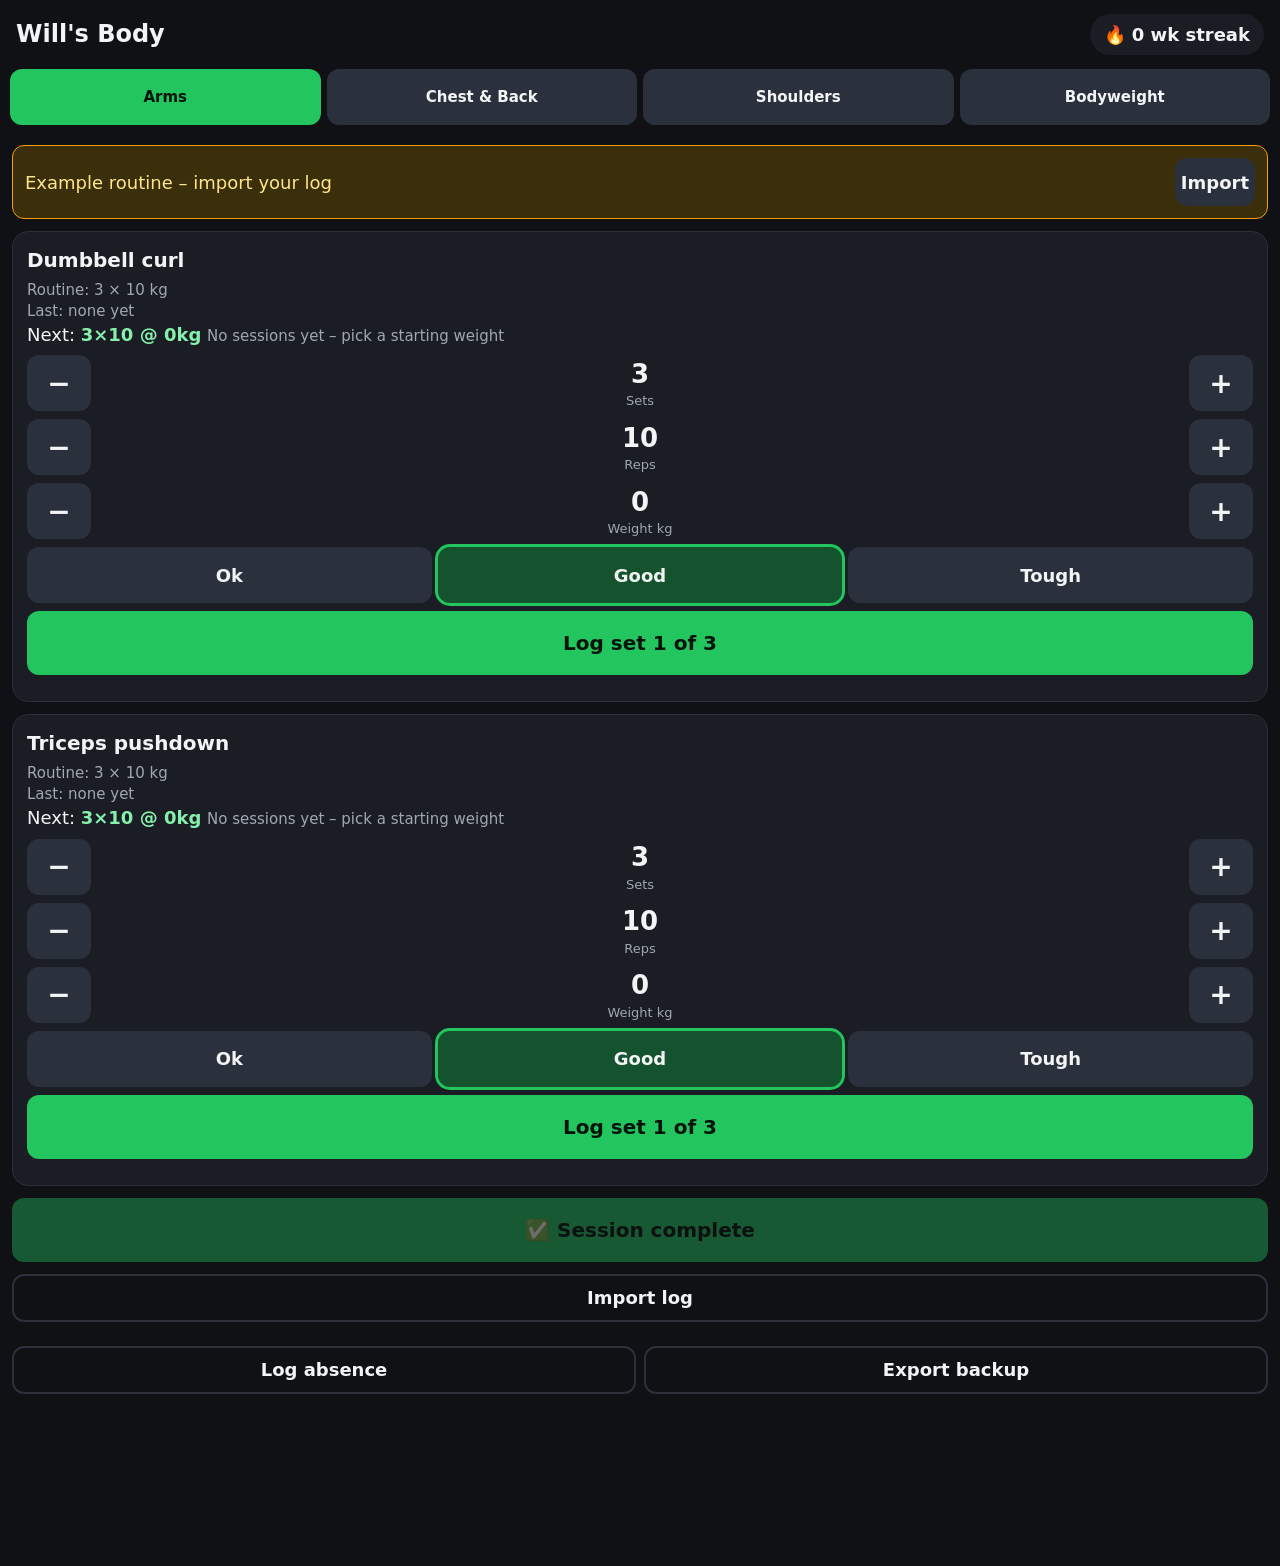
==== index.html @ 9c8a597a "Will's Body" ====
<!doctype html><html lang="en"><head><meta charset="utf-8">
<meta name="viewport" content="width=device-width,initial-scale=1,viewport-fit=cover">
<meta name="theme-color" content="#0f1115"><meta name="apple-mobile-web-app-capable" content="yes">
<meta name="apple-mobile-web-app-title" content="Will's Body">
<title>Will's Body</title><link rel="manifest" href="manifest.webmanifest">
<link rel="icon" href="icons/icon-192.png"><link rel="apple-touch-icon" href="icons/icon-192.png">
<link rel="stylesheet" href="styles.css"></head><body>
<header><h1>Will's Body</h1><div id="streak" class="streak"></div></header>
<nav id="tabs" role="tablist"></nav>
<main id="main"></main>
<div class="toolbar"><button id="absenceBtn" class="ghost">Log absence</button><button id="exportBtn" class="ghost">Export backup</button></div>
<div id="timer" class="timer hidden"><div class="count" id="timerCount">75</div>
<label>Rest <span id="restVal">75</span>s <input type="range" id="restSlider" min="60" max="90" step="5"></label>
<button id="skipBtn">Skip</button></div>
<dialog id="dlg"></dialog>
<script src="rules.js"></script><script src="app.js"></script></body></html>
---- styles.css ----
:root{--bg:#0f1115;--card:#1a1d24;--line:#2a2f3a;--txt:#f3f4f6;--mut:#a1a7b3;--acc:#22c55e;--warn:#f59e0b;--bad:#ef4444}
*{box-sizing:border-box}body{margin:0;background:var(--bg);color:var(--txt);font:18px/1.4 system-ui,-apple-system,Segoe UI,Roboto,sans-serif;padding-bottom:160px}
header{display:flex;justify-content:space-between;align-items:center;padding:14px 16px}h1{font-size:24px;margin:0}
.streak{background:var(--card);border-radius:999px;padding:8px 14px;font-weight:700}
nav{display:grid;grid-template-columns:repeat(4,1fr);gap:6px;padding:0 10px;position:sticky;top:0;background:var(--bg);z-index:5;padding-bottom:8px}
nav button{min-height:56px;font-size:15px}nav button[aria-selected=true]{background:var(--acc);color:#04130a}
button{min-height:48px;min-width:48px;border:0;border-radius:12px;background:#2b313c;color:var(--txt);font:inherit;font-weight:700;cursor:pointer}
button.primary{background:var(--acc);color:#04130a;min-height:64px;width:100%;font-size:20px}button.ghost{background:transparent;border:2px solid var(--line)}
main{padding:0 12px}.card{background:var(--card);border-radius:16px;padding:14px;margin:12px 0;border:1px solid var(--line)}
.card h3{margin:0 0 6px;font-size:20px}.mut{color:var(--mut);font-size:15px}
.banner{background:#3b2f0b;border:1px solid var(--warn);color:#fde68a;border-radius:12px;padding:12px;margin:12px 0;display:flex;gap:10px;align-items:center;justify-content:space-between}
.sugg{border-color:var(--warn)}.row{display:flex;gap:8px;align-items:center;flex-wrap:wrap}.row>*{flex:1}
.step{display:grid;grid-template-columns:64px 1fr 64px;align-items:center;gap:6px;margin:8px 0}
.step button{min-height:56px;font-size:28px}.step .v{text-align:center;font-size:26px;font-weight:800}.step .v small{display:block;font-size:13px;color:var(--mut);font-weight:500}
.eff{display:grid;grid-template-columns:repeat(3,1fr);gap:6px;margin:8px 0}.eff button{min-height:56px}.eff button.on{outline:3px solid var(--acc);background:#14532d}
.sets{display:flex;gap:6px;flex-wrap:wrap;margin:6px 0}.chip{background:#252a33;border-radius:8px;padding:4px 8px;font-size:15px}
.plan{color:#86efac;font-weight:700}.toolbar{display:flex;gap:8px;padding:12px}.toolbar button{flex:1}
.timer{position:fixed;left:0;right:0;bottom:0;background:#111827;border-top:2px solid var(--acc);padding:12px 16px calc(12px + env(safe-area-inset-bottom));display:grid;grid-template-columns:auto 1fr auto;gap:12px;align-items:center;z-index:9}
.timer .count{font-size:44px;font-weight:900;color:var(--acc);min-width:80px}.timer input{width:100%;height:40px}.hidden{display:none}
dialog{background:var(--card);color:var(--txt);border:1px solid var(--line);border-radius:16px;width:min(560px,94vw)}dialog::backdrop{background:#000a}
textarea{width:100%;min-height:160px;background:#0b0d11;color:var(--txt);border:1px solid var(--line);border-radius:8px;font:14px monospace}
input[type=date],input[type=file]{font:inherit;color:var(--txt);background:#0b0d11;border:1px solid var(--line);border-radius:8px;padding:10px;width:100%}
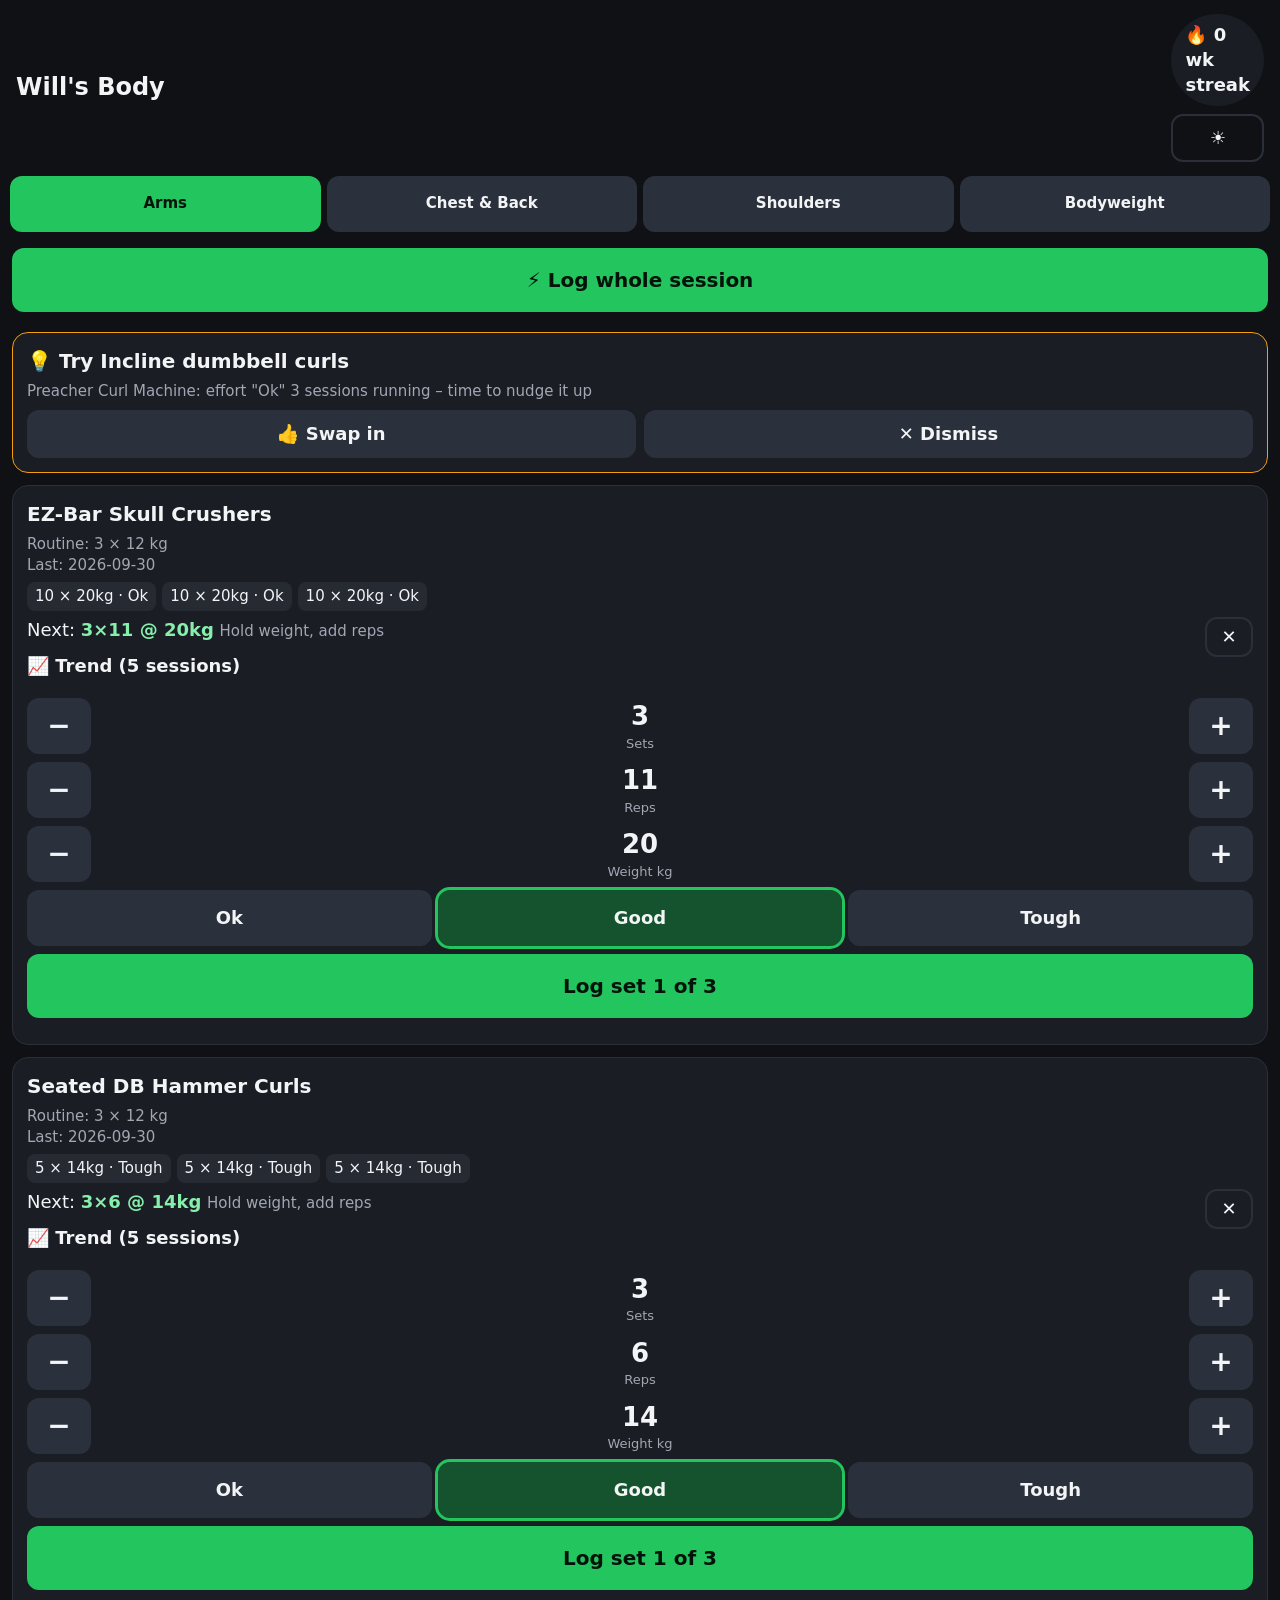
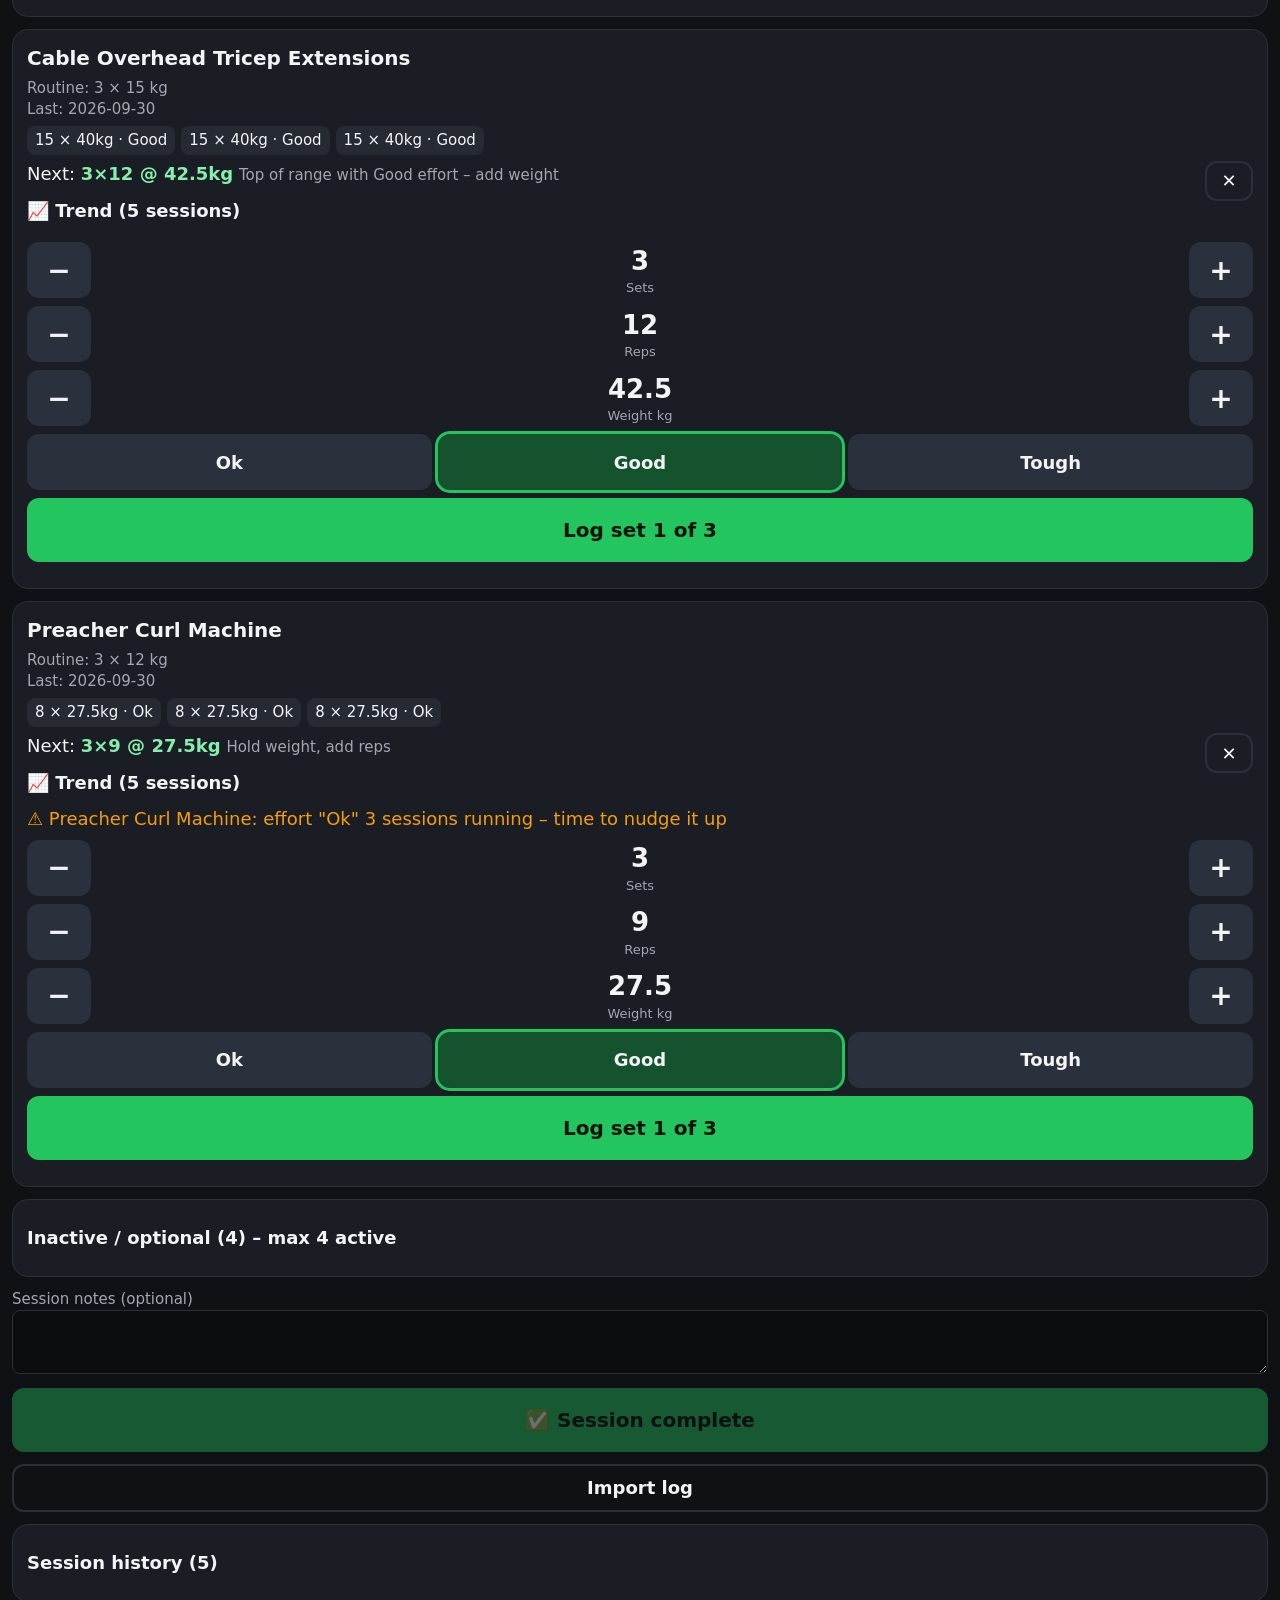
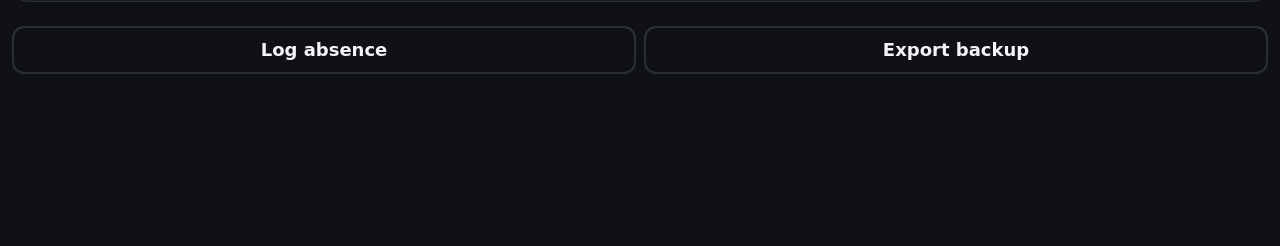
==== commit c44970d8: "Trend sparklines, session notes (+seed notes v3), light/dark theme, multi-block quick log; SW v6" ====
--- a/index.html
+++ b/index.html
@@ -1,11 +1,11 @@
-<!doctype html><html lang="en"><head><meta charset="utf-8">
+<!doctype html><html lang="en" data-theme="dark"><head><meta charset="utf-8">
 <meta name="viewport" content="width=device-width,initial-scale=1,viewport-fit=cover">
 <meta name="theme-color" content="#0f1115"><meta name="apple-mobile-web-app-capable" content="yes">
 <meta name="apple-mobile-web-app-title" content="Will's Body">
 <title>Will's Body</title><link rel="manifest" href="manifest.webmanifest">
 <link rel="icon" href="icons/icon-192.png"><link rel="apple-touch-icon" href="icons/icon-192.png">
 <link rel="stylesheet" href="styles.css"></head><body>
-<header><h1>Will's Body</h1><div id="streak" class="streak"></div></header>
+<header><h1>Will's Body</h1><div class="row" style="flex:0;gap:8px"><div id="streak" class="streak"></div><button id="themeBtn" class="ghost">☀️</button></div></header>
 <nav id="tabs" role="tablist"></nav>
 <main id="main"></main>
 <div class="toolbar"><button id="absenceBtn" class="ghost">Log absence</button><button id="exportBtn" class="ghost">Export backup</button></div>
--- a/styles.css
+++ b/styles.css
@@ -1,22 +1,28 @@
-:root{--bg:#0f1115;--card:#1a1d24;--line:#2a2f3a;--txt:#f3f4f6;--mut:#a1a7b3;--acc:#22c55e;--warn:#f59e0b;--bad:#ef4444}
+:root{--bg:#0f1115;--card:#1a1d24;--line:#2a2f3a;--txt:#f3f4f6;--mut:#a1a7b3;--acc:#22c55e;--acc2:#60a5fa;--warn:#f59e0b;--bad:#ef4444;--btn:#2b313c;--chip:#252a33;--plan:#86efac;--ban-bg:#3b2f0b;--ban-txt:#fde68a;--on:#14532d;--input:#0b0d11;--tbar:#111827}
+[data-theme=light]{--bg:#f6f7f9;--card:#ffffff;--line:#cfd4dc;--txt:#0b0f17;--mut:#4b5563;--acc:#15803d;--acc2:#1d4ed8;--warn:#92400e;--bad:#b91c1c;--btn:#e5e7eb;--chip:#eef0f3;--plan:#166534;--ban-bg:#fef3c7;--ban-txt:#78350f;--on:#bbf7d0;--input:#ffffff;--tbar:#ffffff}
 *{box-sizing:border-box}body{margin:0;background:var(--bg);color:var(--txt);font:18px/1.4 system-ui,-apple-system,Segoe UI,Roboto,sans-serif;padding-bottom:160px}
 header{display:flex;justify-content:space-between;align-items:center;padding:14px 16px}h1{font-size:24px;margin:0}
 .streak{background:var(--card);border-radius:999px;padding:8px 14px;font-weight:700}
 nav{display:grid;grid-template-columns:repeat(4,1fr);gap:6px;padding:0 10px;position:sticky;top:0;background:var(--bg);z-index:5;padding-bottom:8px}
-nav button{min-height:56px;font-size:15px}nav button[aria-selected=true]{background:var(--acc);color:#04130a}
-button{min-height:48px;min-width:48px;border:0;border-radius:12px;background:#2b313c;color:var(--txt);font:inherit;font-weight:700;cursor:pointer}
-button.primary{background:var(--acc);color:#04130a;min-height:64px;width:100%;font-size:20px}button.ghost{background:transparent;border:2px solid var(--line)}
+nav button{min-height:56px;font-size:15px}nav button[aria-selected=true]{background:#22c55e;color:#04130a}
+button{min-height:48px;min-width:48px;border:0;border-radius:12px;background:var(--btn);color:var(--txt);font:inherit;font-weight:700;cursor:pointer}
+button.primary{background:#22c55e;color:#04130a;min-height:64px;width:100%;font-size:20px}button.ghost{background:transparent;border:2px solid var(--line)}
 main{padding:0 12px}.card{background:var(--card);border-radius:16px;padding:14px;margin:12px 0;border:1px solid var(--line)}
 .card h3{margin:0 0 6px;font-size:20px}.mut{color:var(--mut);font-size:15px}
-.banner{background:#3b2f0b;border:1px solid var(--warn);color:#fde68a;border-radius:12px;padding:12px;margin:12px 0;display:flex;gap:10px;align-items:center;justify-content:space-between}
+.banner{background:var(--ban-bg);border:1px solid var(--warn);color:var(--ban-txt);border-radius:12px;padding:12px;margin:12px 0;display:flex;gap:10px;align-items:center;justify-content:space-between}
 .sugg{border-color:var(--warn)}.row{display:flex;gap:8px;align-items:center;flex-wrap:wrap}.row>*{flex:1}
 .step{display:grid;grid-template-columns:64px 1fr 64px;align-items:center;gap:6px;margin:8px 0}
 .step button{min-height:56px;font-size:28px}.step .v{text-align:center;font-size:26px;font-weight:800}.step .v small{display:block;font-size:13px;color:var(--mut);font-weight:500}
-.eff{display:grid;grid-template-columns:repeat(3,1fr);gap:6px;margin:8px 0}.eff button{min-height:56px}.eff button.on{outline:3px solid var(--acc);background:#14532d}
-.sets{display:flex;gap:6px;flex-wrap:wrap;margin:6px 0}.chip{background:#252a33;border-radius:8px;padding:4px 8px;font-size:15px}
-.plan{color:#86efac;font-weight:700}.toolbar{display:flex;gap:8px;padding:12px}.toolbar button{flex:1}
-.timer{position:fixed;left:0;right:0;bottom:0;background:#111827;border-top:2px solid var(--acc);padding:12px 16px calc(12px + env(safe-area-inset-bottom));display:grid;grid-template-columns:auto 1fr auto;gap:12px;align-items:center;z-index:9}
+.eff{display:grid;grid-template-columns:repeat(3,1fr);gap:6px;margin:8px 0}.eff button{min-height:56px}.eff button.on,.blocks button.on{outline:3px solid var(--acc);background:var(--on)}
+.sets{display:flex;gap:6px;flex-wrap:wrap;margin:6px 0}.chip{background:var(--chip);border-radius:8px;padding:4px 8px;font-size:15px}
+.plan{color:var(--plan);font-weight:700}.toolbar{display:flex;gap:8px;padding:12px}.toolbar button{flex:1}
+.timer{position:fixed;left:0;right:0;bottom:0;background:var(--tbar);border-top:2px solid var(--acc);padding:12px 16px calc(12px + env(safe-area-inset-bottom));display:grid;grid-template-columns:auto 1fr auto;gap:12px;align-items:center;z-index:9}
 .timer .count{font-size:44px;font-weight:900;color:var(--acc);min-width:80px}.timer input{width:100%;height:40px}.hidden{display:none}
 dialog{background:var(--card);color:var(--txt);border:1px solid var(--line);border-radius:16px;width:min(560px,94vw)}dialog::backdrop{background:#000a}
-textarea{width:100%;min-height:160px;background:#0b0d11;color:var(--txt);border:1px solid var(--line);border-radius:8px;font:14px monospace}
-input[type=date],input[type=file]{font:inherit;color:var(--txt);background:#0b0d11;border:1px solid var(--line);border-radius:8px;padding:10px;width:100%}
+textarea{width:100%;min-height:160px;background:var(--input);color:var(--txt);border:1px solid var(--line);border-radius:8px;font:14px monospace}
+input[type=date],input[type=file]{font:inherit;color:var(--txt);background:var(--input);border:1px solid var(--line);border-radius:8px;padding:10px;width:100%}
+
+.blocks{display:grid;grid-template-columns:repeat(2,1fr);gap:6px;margin:8px 0}.blocks button{min-height:52px}
+.qtimer{position:sticky;top:0;z-index:2;background:var(--tbar);border:2px solid var(--acc);border-radius:12px;padding:8px 12px;margin:8px 0;display:flex;gap:10px;align-items:center;font-size:20px}.qtimer b{font-size:30px;color:var(--acc)}
+.qtimer.hidden{display:none}.trend summary,details summary{min-height:48px;display:flex;align-items:center;cursor:pointer;font-weight:700}
+.hist{border-top:1px solid var(--line);padding:8px 0}.note{margin-top:4px;white-space:pre-wrap}
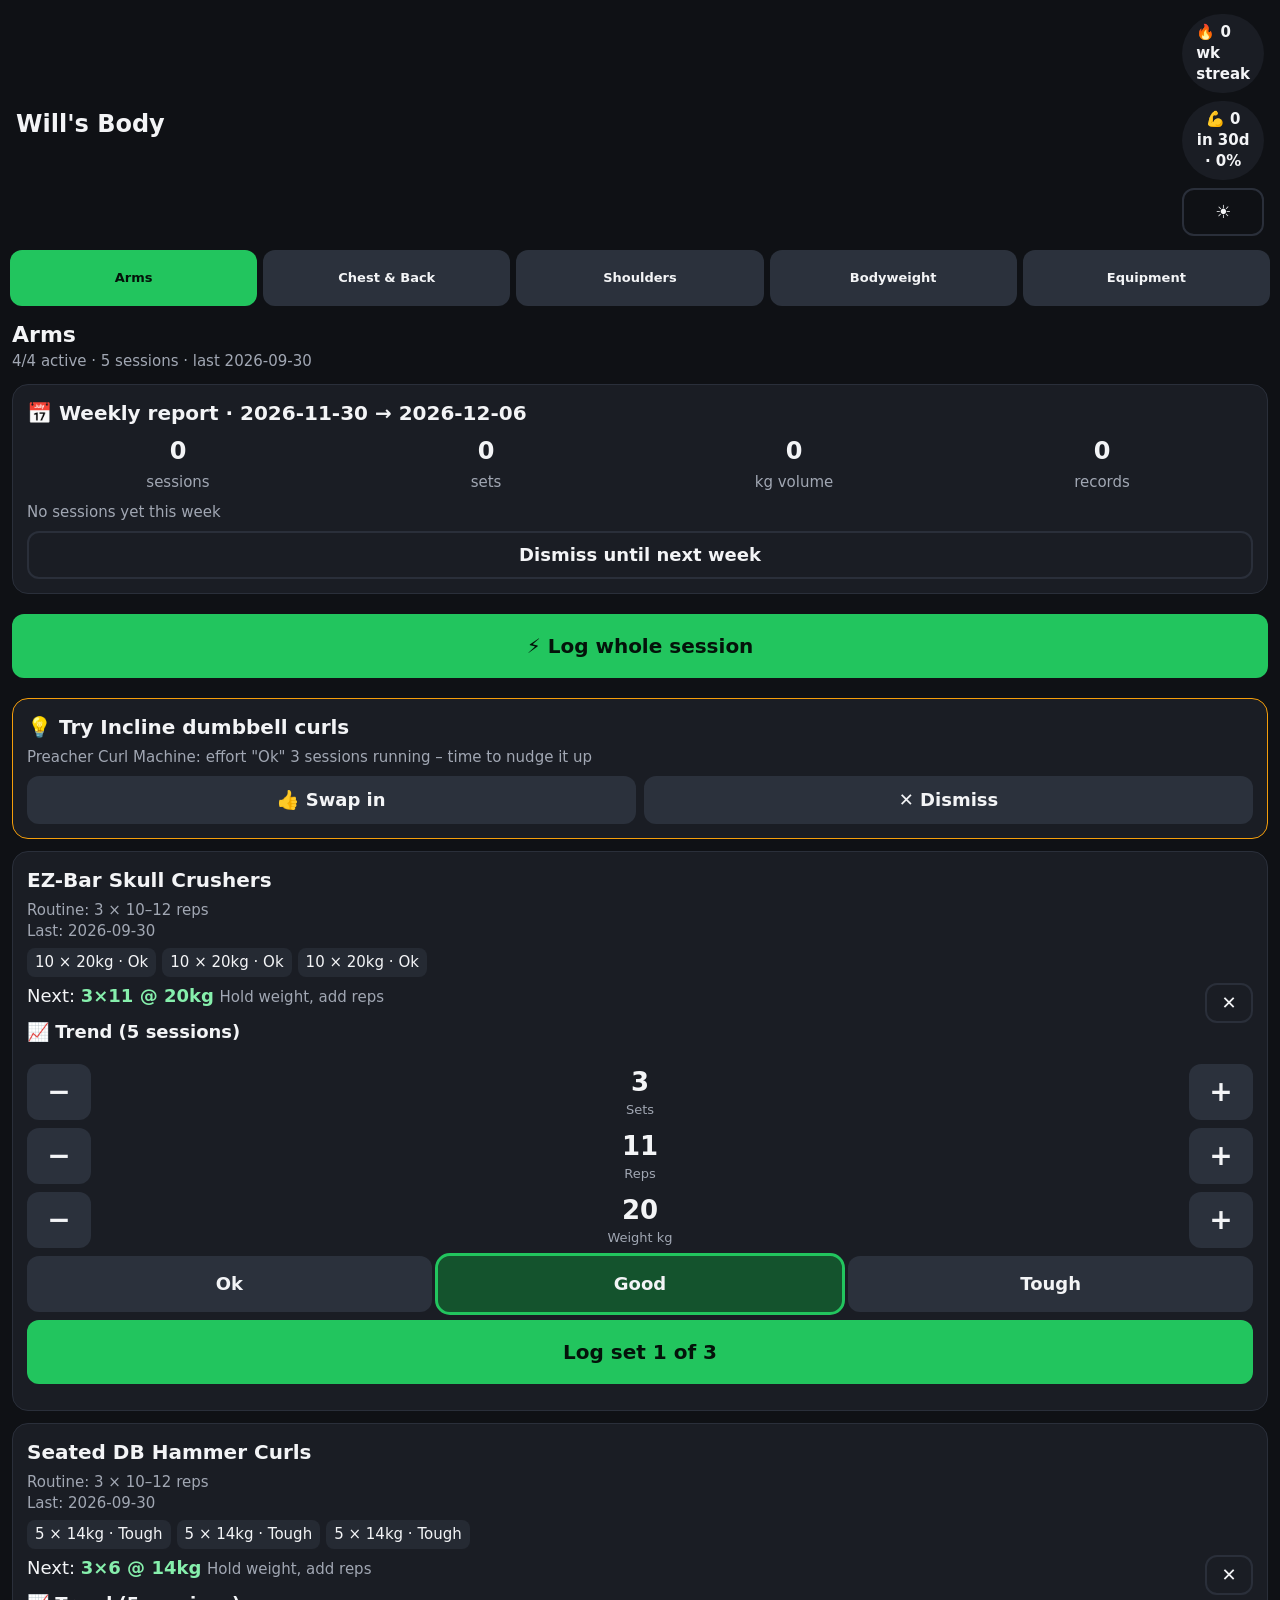
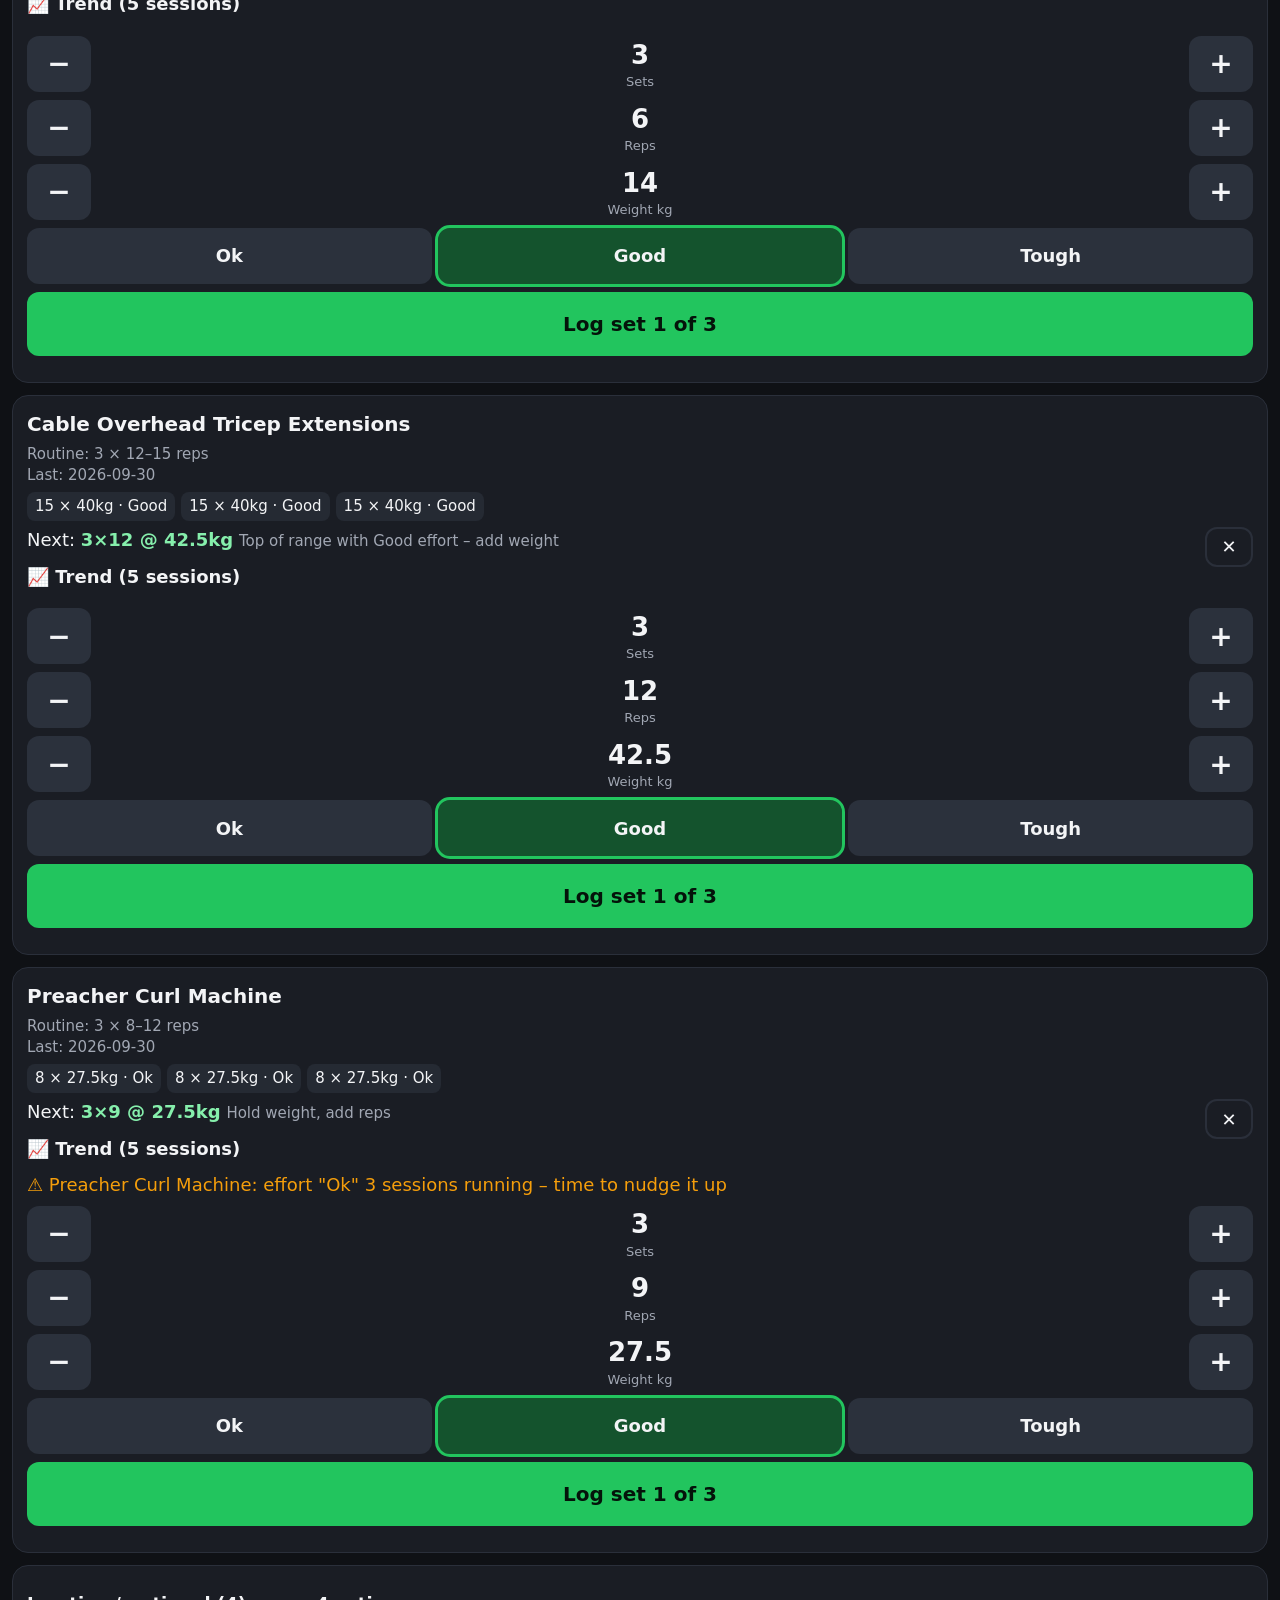
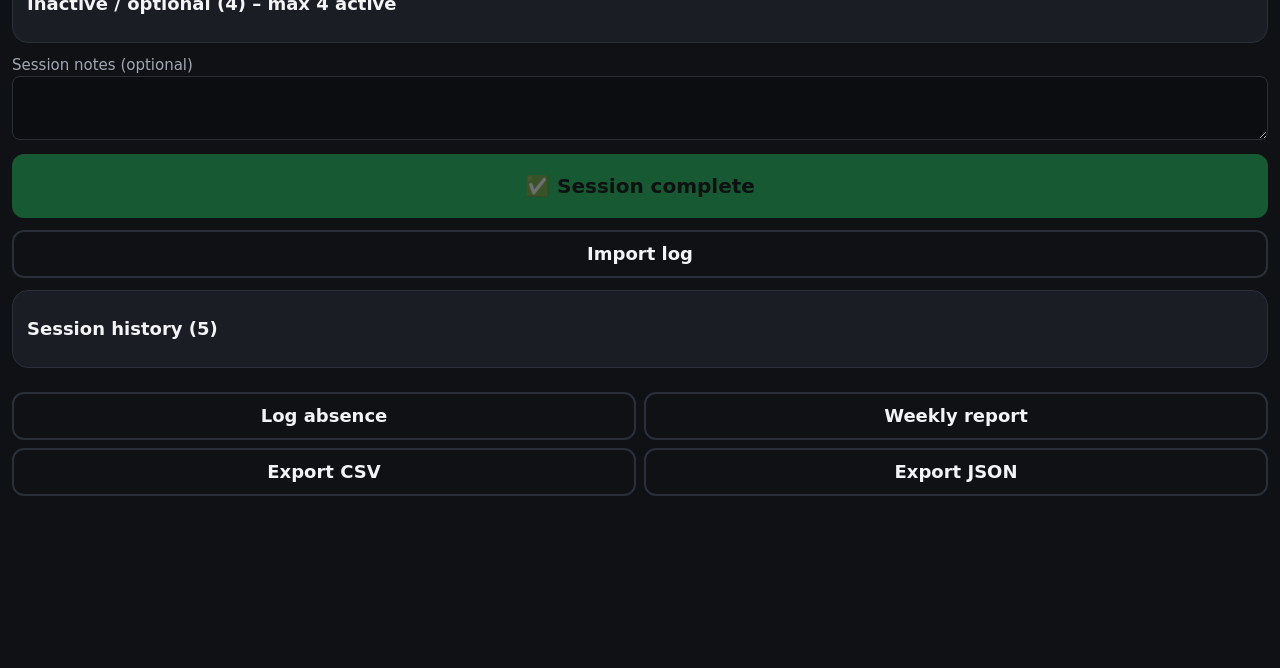
==== commit f9c4acb6: "Equipment tab (level/min), consistent tab headers & unit labels, last-time fill, records, weekly rep" ====
--- a/index.html
+++ b/index.html
@@ -5,10 +5,10 @@
 <title>Will's Body</title><link rel="manifest" href="manifest.webmanifest">
 <link rel="icon" href="icons/icon-192.png"><link rel="apple-touch-icon" href="icons/icon-192.png">
 <link rel="stylesheet" href="styles.css"></head><body>
-<header><h1>Will's Body</h1><div class="row" style="flex:0;gap:8px"><div id="streak" class="streak"></div><button id="themeBtn" class="ghost">☀️</button></div></header>
+<header><h1>Will's Body</h1><div class="row" style="flex:0;gap:8px"><div id="streak" class="streak"></div><button id="stats" class="streak" aria-label="Workouts and completion"></button><button id="themeBtn" class="ghost">☀️</button></div></header>
 <nav id="tabs" role="tablist"></nav>
 <main id="main"></main>
-<div class="toolbar"><button id="absenceBtn" class="ghost">Log absence</button><button id="exportBtn" class="ghost">Export backup</button></div>
+<div class="toolbar"><button id="absenceBtn" class="ghost">Log absence</button><button id="reportBtn" class="ghost">Weekly report</button><button id="csvBtn" class="ghost">Export CSV</button><button id="exportBtn" class="ghost">Export JSON</button></div>
 <div id="timer" class="timer hidden"><div class="count" id="timerCount">75</div>
 <label>Rest <span id="restVal">75</span>s <input type="range" id="restSlider" min="60" max="90" step="5"></label>
 <button id="skipBtn">Skip</button></div>
--- a/styles.css
+++ b/styles.css
@@ -3,8 +3,8 @@
 *{box-sizing:border-box}body{margin:0;background:var(--bg);color:var(--txt);font:18px/1.4 system-ui,-apple-system,Segoe UI,Roboto,sans-serif;padding-bottom:160px}
 header{display:flex;justify-content:space-between;align-items:center;padding:14px 16px}h1{font-size:24px;margin:0}
 .streak{background:var(--card);border-radius:999px;padding:8px 14px;font-weight:700}
-nav{display:grid;grid-template-columns:repeat(4,1fr);gap:6px;padding:0 10px;position:sticky;top:0;background:var(--bg);z-index:5;padding-bottom:8px}
-nav button{min-height:56px;font-size:15px}nav button[aria-selected=true]{background:#22c55e;color:#04130a}
+nav{display:grid;grid-template-columns:repeat(5,1fr);gap:6px;padding:0 10px;position:sticky;top:0;background:var(--bg);z-index:5;padding-bottom:8px}
+nav button{min-height:56px;font-size:13px;padding:0 2px}nav button[aria-selected=true]{background:#22c55e;color:#04130a}
 button{min-height:48px;min-width:48px;border:0;border-radius:12px;background:var(--btn);color:var(--txt);font:inherit;font-weight:700;cursor:pointer}
 button.primary{background:#22c55e;color:#04130a;min-height:64px;width:100%;font-size:20px}button.ghost{background:transparent;border:2px solid var(--line)}
 main{padding:0 12px}.card{background:var(--card);border-radius:16px;padding:14px;margin:12px 0;border:1px solid var(--line)}
@@ -26,3 +26,10 @@
 .qtimer{position:sticky;top:0;z-index:2;background:var(--tbar);border:2px solid var(--acc);border-radius:12px;padding:8px 12px;margin:8px 0;display:flex;gap:10px;align-items:center;font-size:20px}.qtimer b{font-size:30px;color:var(--acc)}
 .qtimer.hidden{display:none}.trend summary,details summary{min-height:48px;display:flex;align-items:center;cursor:pointer;font-weight:700}
 .hist{border-top:1px solid var(--line);padding:8px 0}.note{margin-top:4px;white-space:pre-wrap}
+
+header{flex-wrap:wrap;gap:8px}header .row{flex-wrap:wrap;justify-content:flex-end}.streak{font-size:15px;min-height:48px;display:flex;align-items:center}
+.tabhead{margin:6px 0}.tabhead h2{margin:0;font-size:22px}
+.toolbar{flex-wrap:wrap}.toolbar button{flex:1 1 40%}
+.record{border-color:var(--acc)}.report .kpis{display:grid;grid-template-columns:repeat(4,1fr);gap:6px;text-align:center;margin:8px 0}
+.report .kpis b{display:block;font-size:24px}.report .kpis small{color:var(--mut)}
+.lastbtn{width:100%;margin:4px 0;font-size:15px}
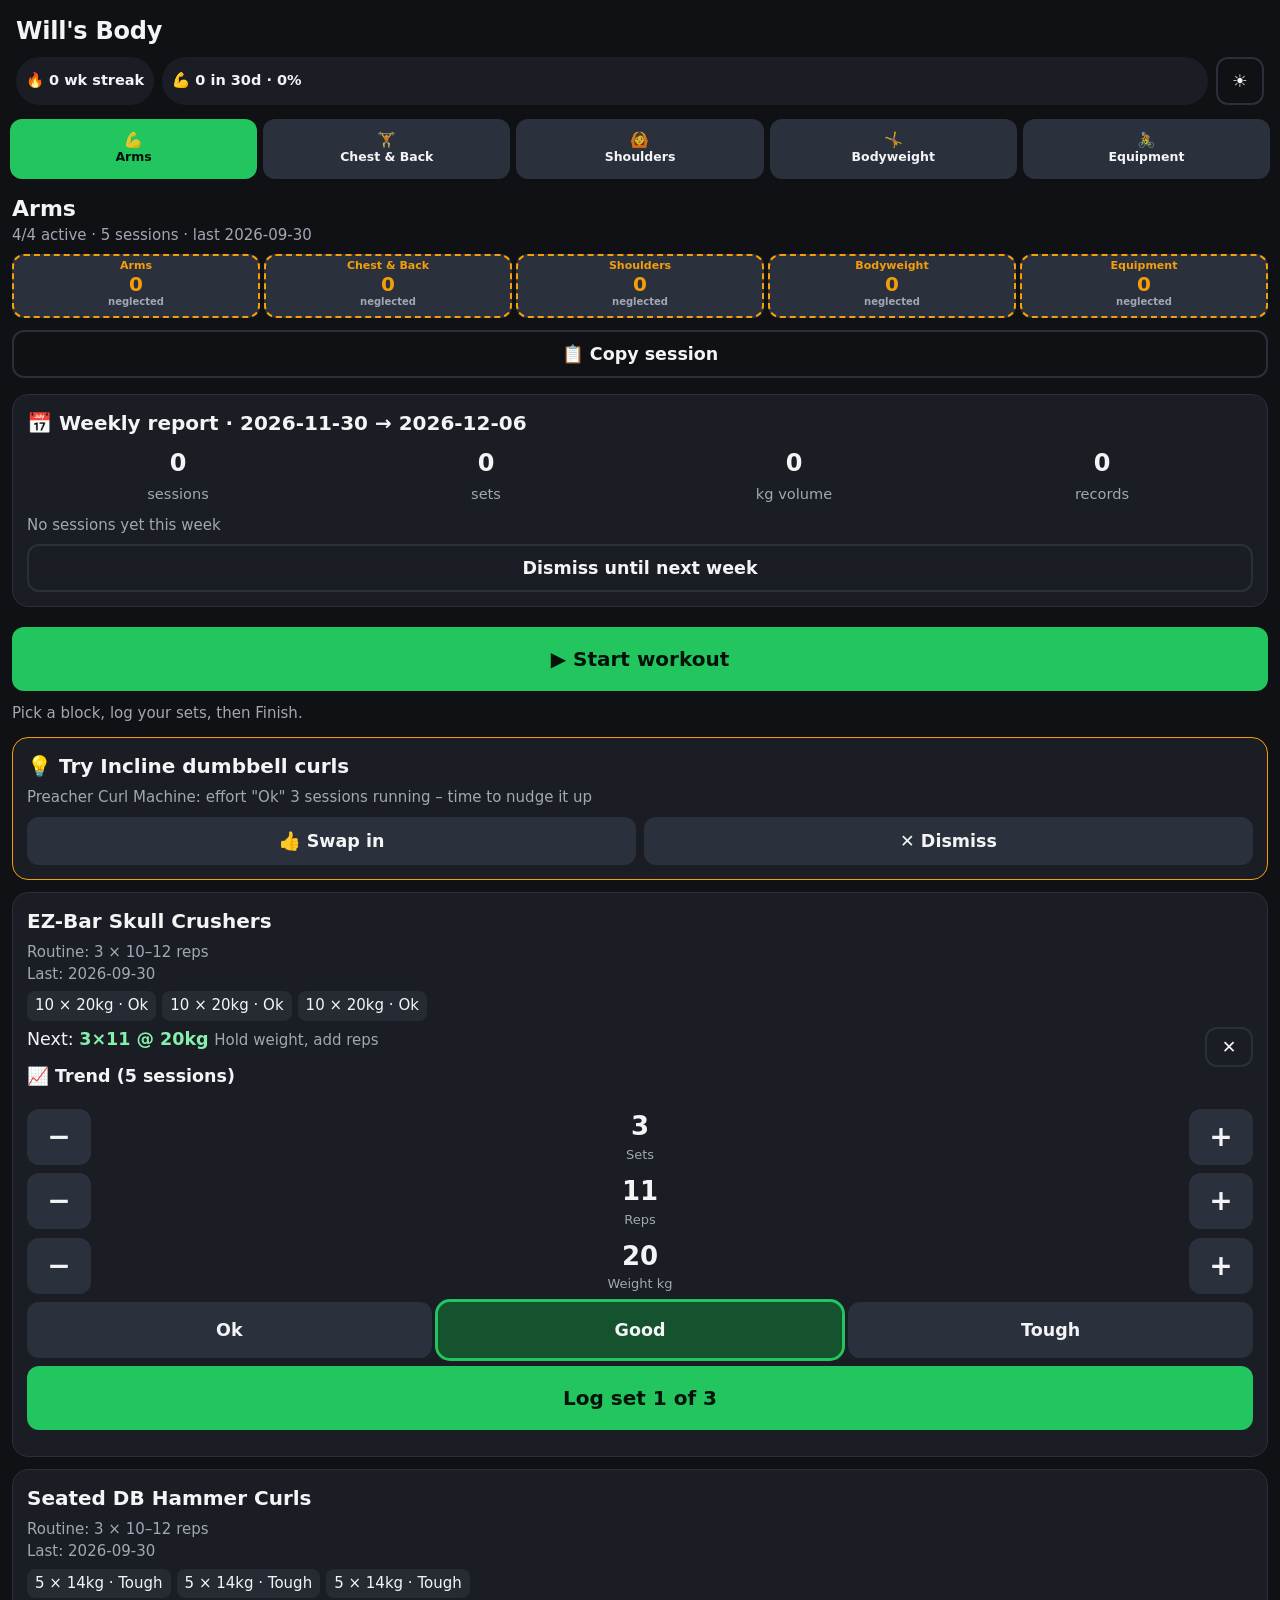
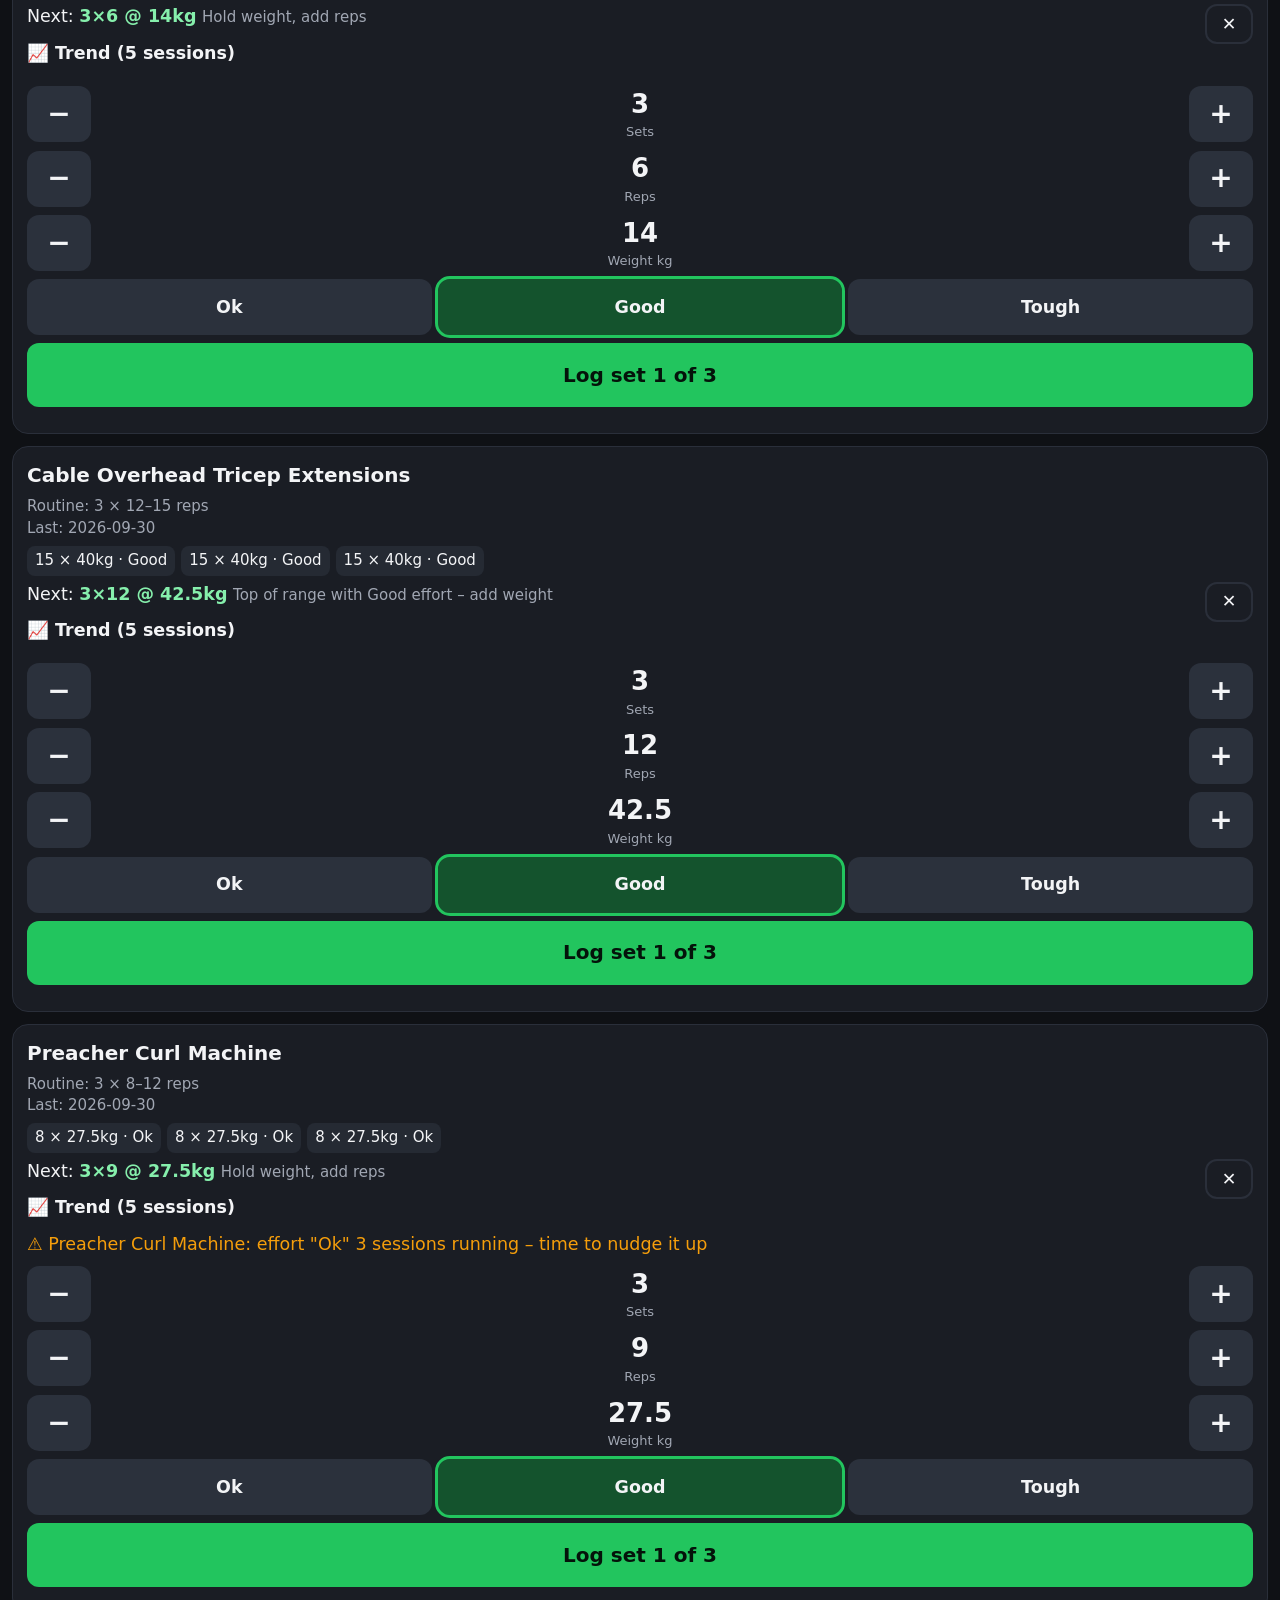
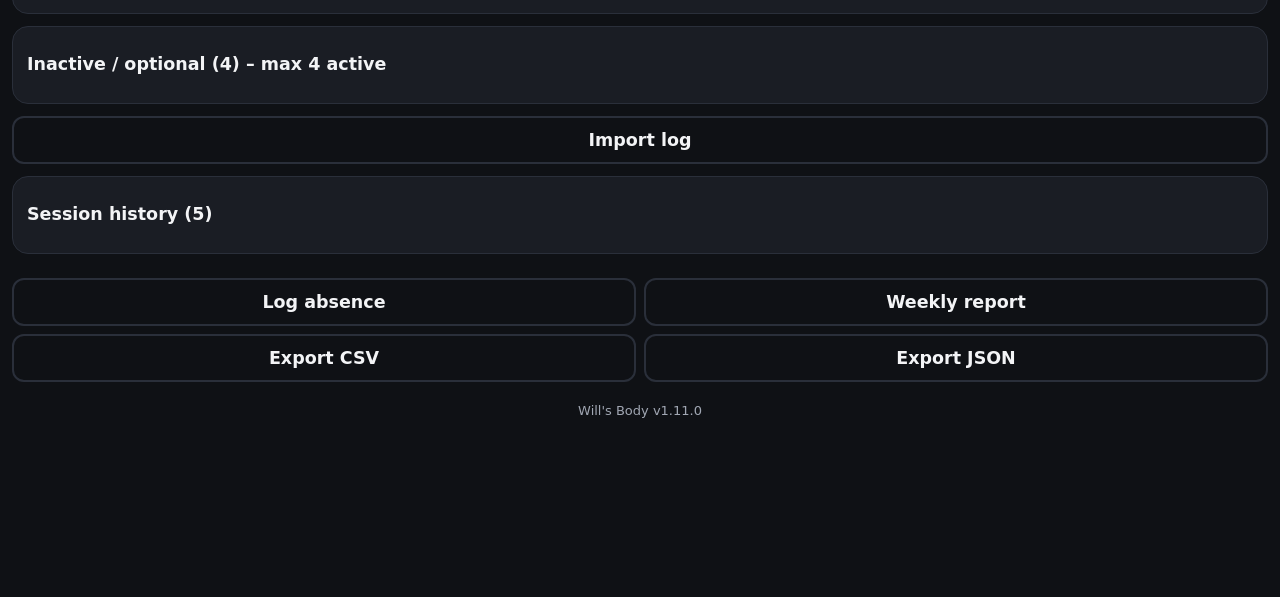
==== commit be99794d: "Polish: wrapping tab labels, deload reminder, PR confetti, version footer, splash skeleton, typograp" ====
--- a/index.html
+++ b/index.html
@@ -4,13 +4,20 @@
 <meta name="apple-mobile-web-app-title" content="Will's Body">
 <title>Will's Body</title><link rel="manifest" href="manifest.webmanifest">
 <link rel="icon" href="icons/icon-192.png"><link rel="apple-touch-icon" href="icons/icon-192.png">
-<link rel="stylesheet" href="styles.css"></head><body>
+<style>html,body{background:#0f1115;color:#f3f4f6;margin:0;font-family:system-ui,-apple-system,"Segoe UI",Roboto,"Helvetica Neue",Arial,sans-serif}
+html[data-theme=light],html[data-theme=light] body{background:#f6f7f9;color:#0b0f17}
+.sk{background:#1f232b;border-radius:14px;margin:12px;height:56px;animation:skp 1.2s ease-in-out infinite alternate}.sk.tall{height:220px}
+html[data-theme=light] .sk{background:#e5e7eb}@keyframes skp{from{opacity:.55}to{opacity:1}}
+@media (prefers-reduced-motion:reduce){.sk{animation:none}}</style>
+<script>try{if(localStorage.getItem('willsBody.v1.theme')==='light')document.documentElement.dataset.theme='light'}catch(e){}</script>
+<link rel="stylesheet" href="styles.css"></head><body class="loading">
 <header><h1>Will's Body</h1><div class="row" style="flex:0;gap:8px"><div id="streak" class="streak"></div><button id="stats" class="streak" aria-label="Workouts and completion"></button><button id="themeBtn" class="ghost">☀️</button></div></header>
 <nav id="tabs" role="tablist"></nav>
-<main id="main"></main>
+<main id="main" aria-busy="true"><div class="sk" aria-label="Loading"></div><div class="sk tall"></div><div class="sk tall"></div></main>
 <div class="toolbar"><button id="absenceBtn" class="ghost">Log absence</button><button id="reportBtn" class="ghost">Weekly report</button><button id="csvBtn" class="ghost">Export CSV</button><button id="exportBtn" class="ghost">Export JSON</button></div>
 <div id="timer" class="timer hidden"><div class="count" id="timerCount">75</div>
 <label>Rest <span id="restVal">75</span>s <input type="range" id="restSlider" min="60" max="90" step="5"></label>
 <button id="skipBtn">Skip</button></div>
+<footer class="foot"><span id="ver">Will's Body</span></footer>
 <dialog id="dlg"></dialog>
 <script src="rules.js"></script><script src="app.js"></script></body></html>
--- a/styles.css
+++ b/styles.css
@@ -1,10 +1,10 @@
 :root{--bg:#0f1115;--card:#1a1d24;--line:#2a2f3a;--txt:#f3f4f6;--mut:#a1a7b3;--acc:#22c55e;--acc2:#60a5fa;--warn:#f59e0b;--bad:#ef4444;--btn:#2b313c;--chip:#252a33;--plan:#86efac;--ban-bg:#3b2f0b;--ban-txt:#fde68a;--on:#14532d;--input:#0b0d11;--tbar:#111827}
 [data-theme=light]{--bg:#f6f7f9;--card:#ffffff;--line:#cfd4dc;--txt:#0b0f17;--mut:#4b5563;--acc:#15803d;--acc2:#1d4ed8;--warn:#92400e;--bad:#b91c1c;--btn:#e5e7eb;--chip:#eef0f3;--plan:#166534;--ban-bg:#fef3c7;--ban-txt:#78350f;--on:#bbf7d0;--input:#ffffff;--tbar:#ffffff}
-*{box-sizing:border-box}body{margin:0;background:var(--bg);color:var(--txt);font:18px/1.4 system-ui,-apple-system,Segoe UI,Roboto,sans-serif;padding-bottom:160px}
+*{box-sizing:border-box}body{margin:0;background:var(--bg);color:var(--txt);font:17.5px/1.45 system-ui,-apple-system,"Segoe UI",Roboto,"Helvetica Neue",Arial,sans-serif;-webkit-text-size-adjust:100%;padding-bottom:160px}
 header{display:flex;justify-content:space-between;align-items:center;padding:14px 16px}h1{font-size:24px;margin:0}
 .streak{background:var(--card);border-radius:999px;padding:8px 14px;font-weight:700}
 nav{display:grid;grid-template-columns:repeat(5,1fr);gap:6px;padding:0 10px;position:sticky;top:0;background:var(--bg);z-index:5;padding-bottom:8px}
-nav button{min-height:56px;font-size:13px;padding:0 2px}nav button[aria-selected=true]{background:#22c55e;color:#04130a}
+nav button{min-height:60px;min-width:0;font-size:13px;padding:4px 2px;display:flex;flex-direction:column;align-items:center;justify-content:center;gap:2px}nav button[aria-selected=true]{background:#22c55e;color:#04130a}
 button{min-height:48px;min-width:48px;border:0;border-radius:12px;background:var(--btn);color:var(--txt);font:inherit;font-weight:700;cursor:pointer}
 button.primary{background:#22c55e;color:#04130a;min-height:64px;width:100%;font-size:20px}button.ghost{background:transparent;border:2px solid var(--line)}
 main{padding:0 12px}.card{background:var(--card);border-radius:16px;padding:14px;margin:12px 0;border:1px solid var(--line)}
@@ -33,3 +33,34 @@
 .record{border-color:var(--acc)}.report .kpis{display:grid;grid-template-columns:repeat(4,1fr);gap:6px;text-align:center;margin:8px 0}
 .report .kpis b{display:block;font-size:24px}.report .kpis small{color:var(--mut)}
 .lastbtn{width:100%;margin:4px 0;font-size:15px}
+
+.strip{display:grid;grid-template-columns:repeat(5,1fr);gap:4px;margin:8px 0}.strip .cell{display:flex;flex-direction:column;align-items:center;min-height:64px;padding:4px 2px;font-size:11px;border:2px solid transparent}
+.strip .cell b{font-size:20px}.strip .cell small{font-size:10px;color:var(--mut)}.strip .cur{border-color:var(--txt)}
+.strip .neglected{border:2px dashed var(--warn);color:var(--warn)}.strip .lvl1{background:color-mix(in srgb,var(--acc) 25%,var(--btn))}.strip .lvl2{background:color-mix(in srgb,var(--acc) 50%,var(--btn))}.strip .lvl3{background:color-mix(in srgb,var(--acc) 75%,var(--btn))}
+.tick{float:right;min-height:48px;padding:0 14px}.tick.on{background:#22c55e;color:#04130a}.card.touched{border-color:var(--acc)}
+
+.help{color:var(--mut);font-size:15px;margin:4px 0 8px}
+.inprog{position:sticky;top:72px;z-index:4;background:var(--card);border:2px solid #22c55e;border-radius:16px;padding:10px;margin:8px 0;display:grid;gap:8px}
+.steps{display:grid;grid-template-columns:repeat(3,1fr);gap:4px;list-style:none;padding:0;margin:8px 0}.steps li{text-align:center;padding:8px 2px;border-radius:10px;background:var(--btn);font-size:14px;font-weight:700}
+.steps li.now{background:#22c55e;color:#04130a}.steps li.done{outline:2px solid #22c55e}
+
+/* polish */
+button,input,textarea,select{font-family:inherit}
+button{white-space:normal;line-height:1.15;overflow-wrap:normal;word-break:normal;hyphens:manual}
+.ti{font-size:15px;line-height:1;opacity:.85}.tl{display:block;text-align:center;line-height:1.1}
+.blocks button{display:flex;flex-direction:column;align-items:center;justify-content:center;gap:2px;padding:4px}
+.strip .cell span{line-height:1.1;text-align:center}
+.mut{color:var(--mut)}h1{letter-spacing:-.01em}
+.deload{border-color:var(--acc2)}
+.record{animation:pop .6s ease-out}@keyframes pop{0%{transform:scale(.9);opacity:0}60%{transform:scale(1.03);opacity:1}100%{transform:scale(1)}}
+.confetti{position:fixed;inset:0;pointer-events:none;z-index:30;overflow:hidden}
+.confetti i{position:absolute;top:-12px;width:8px;height:14px;border-radius:2px;animation:fall 1.8s ease-in forwards}
+@keyframes fall{to{top:105%;transform:translateX(40px) rotate(540deg)}}
+@media (prefers-reduced-motion:reduce){.record{animation:none}.confetti{display:none}*{scroll-behavior:auto}}
+.foot{text-align:center;color:var(--mut);font-size:13px;padding:8px 0 16px}
+body.loading .toolbar,body.loading .foot{visibility:hidden}
+header{display:grid;grid-template-columns:1fr;gap:8px}header .row{display:flex;flex-wrap:nowrap;justify-content:flex-start;gap:8px}
+.streak{white-space:nowrap;padding:6px 12px;font-size:15px}#themeBtn{margin-left:auto}
+nav button{font-size:12.5px}nav button,.blocks button,.strip .cell{min-width:56px}
+#stats{min-height:48px;height:auto}
+.streak{font-size:14.5px;padding:6px 10px}#stats{white-space:normal;flex:1 1 auto;min-width:0;text-align:left;line-height:1.15}#streak{flex:0 0 auto}#themeBtn{flex:0 0 48px}
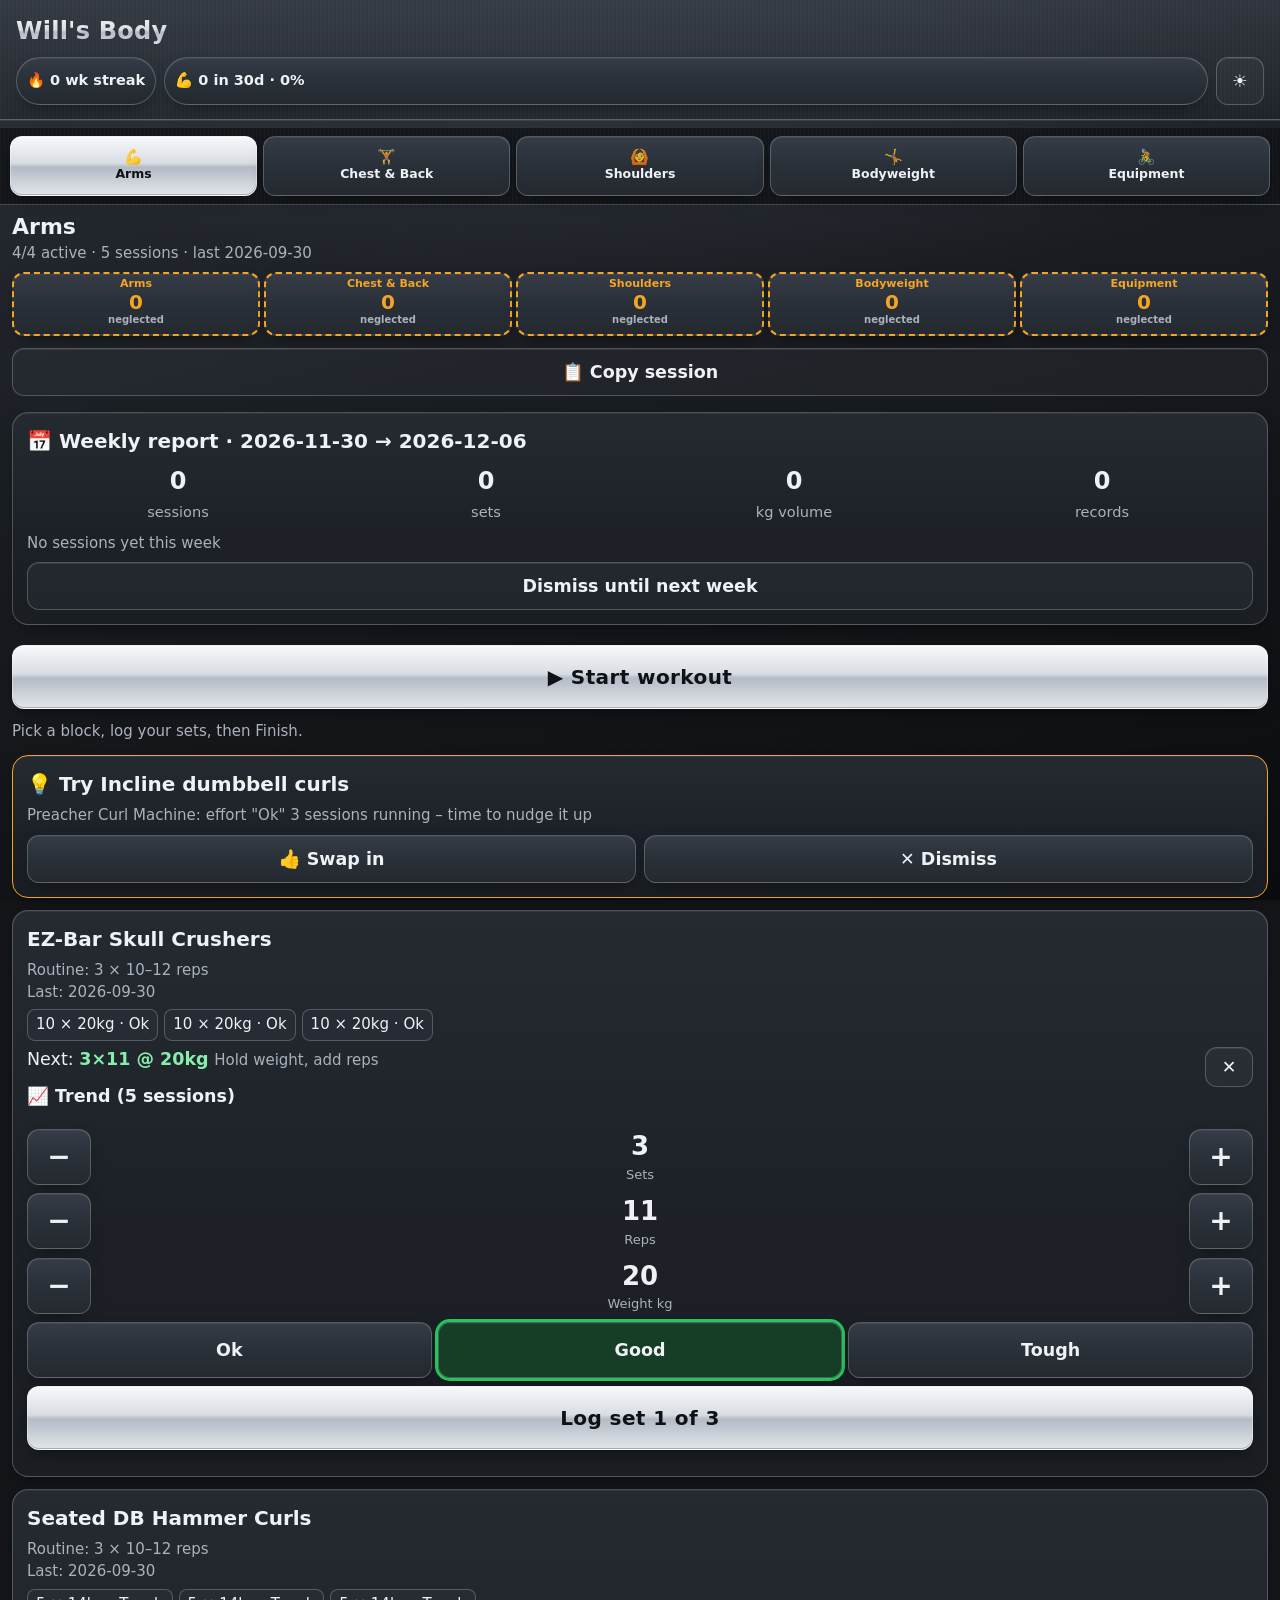
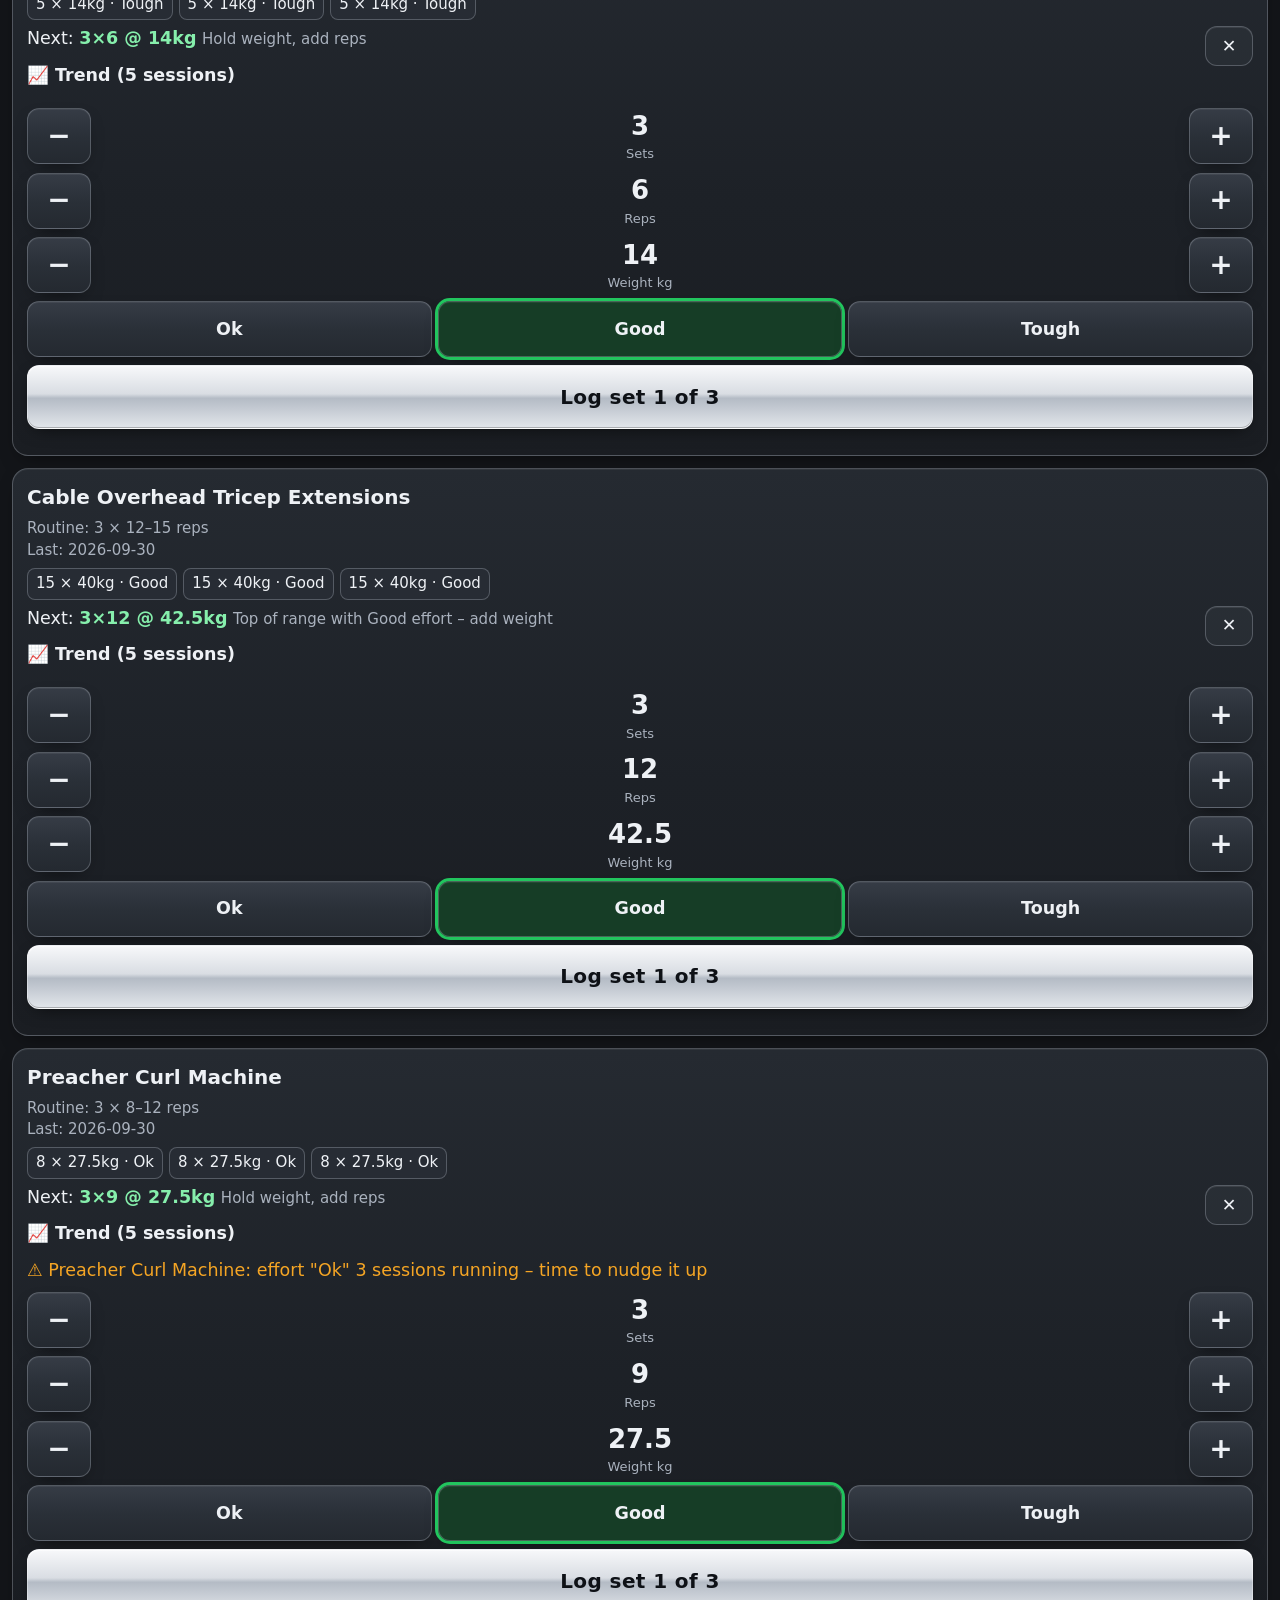
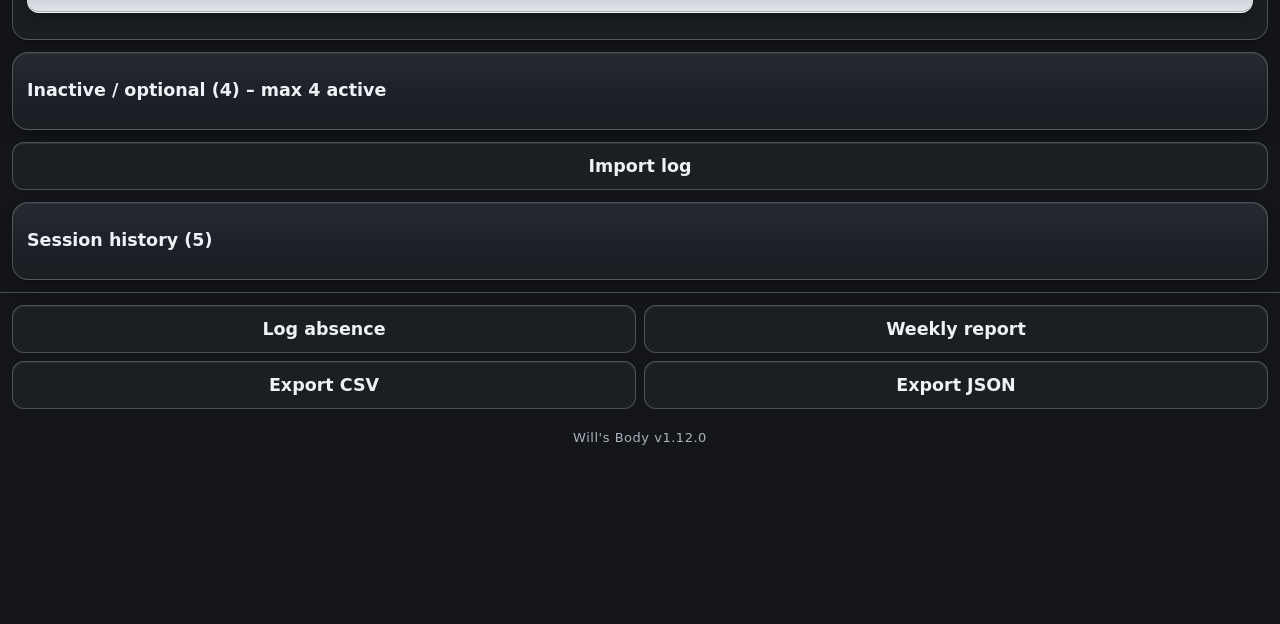
==== commit 014e2ae9: "Metallic dark redesign + optional floating rest timer; SW v12 / 1.12.0" ====
--- a/index.html
+++ b/index.html
@@ -1,13 +1,13 @@
 <!doctype html><html lang="en" data-theme="dark"><head><meta charset="utf-8">
 <meta name="viewport" content="width=device-width,initial-scale=1,viewport-fit=cover">
-<meta name="theme-color" content="#0f1115"><meta name="apple-mobile-web-app-capable" content="yes">
+<meta name="theme-color" content="#131519"><meta name="apple-mobile-web-app-capable" content="yes">
 <meta name="apple-mobile-web-app-title" content="Will's Body">
 <title>Will's Body</title><link rel="manifest" href="manifest.webmanifest">
 <link rel="icon" href="icons/icon-192.png"><link rel="apple-touch-icon" href="icons/icon-192.png">
-<style>html,body{background:#0f1115;color:#f3f4f6;margin:0;font-family:system-ui,-apple-system,"Segoe UI",Roboto,"Helvetica Neue",Arial,sans-serif}
-html[data-theme=light],html[data-theme=light] body{background:#f6f7f9;color:#0b0f17}
-.sk{background:#1f232b;border-radius:14px;margin:12px;height:56px;animation:skp 1.2s ease-in-out infinite alternate}.sk.tall{height:220px}
-html[data-theme=light] .sk{background:#e5e7eb}@keyframes skp{from{opacity:.55}to{opacity:1}}
+<style>html,body{background:#131519;color:#eef1f5;margin:0;font-family:system-ui,-apple-system,"Segoe UI",Roboto,"Helvetica Neue",Arial,sans-serif}
+html[data-theme=light],html[data-theme=light] body{background:#e9ecf0;color:#0b0f17}
+.sk{background:linear-gradient(180deg,#2a2f37,#1f232a);border:1px solid #3a414c;border-radius:14px;margin:12px;height:56px;animation:skp 1.2s ease-in-out infinite alternate}.sk.tall{height:220px}
+html[data-theme=light] .sk{background:linear-gradient(180deg,#f3f5f7,#dde1e7);border-color:#c3c9d2}@keyframes skp{from{opacity:.55}to{opacity:1}}
 @media (prefers-reduced-motion:reduce){.sk{animation:none}}</style>
 <script>try{if(localStorage.getItem('willsBody.v1.theme')==='light')document.documentElement.dataset.theme='light'}catch(e){}</script>
 <link rel="stylesheet" href="styles.css"></head><body class="loading">
@@ -17,7 +17,7 @@
 <div class="toolbar"><button id="absenceBtn" class="ghost">Log absence</button><button id="reportBtn" class="ghost">Weekly report</button><button id="csvBtn" class="ghost">Export CSV</button><button id="exportBtn" class="ghost">Export JSON</button></div>
 <div id="timer" class="timer hidden"><div class="count" id="timerCount">75</div>
 <label>Rest <span id="restVal">75</span>s <input type="range" id="restSlider" min="60" max="90" step="5"></label>
-<button id="skipBtn">Skip</button></div>
+<button id="skipBtn">Skip</button><button id="floatBtn" class="pin" aria-pressed="false" aria-label="Float timer" title="Float timer">📌</button></div>
 <footer class="foot"><span id="ver">Will's Body</span></footer>
 <dialog id="dlg"></dialog>
 <script src="rules.js"></script><script src="app.js"></script></body></html>
--- a/styles.css
+++ b/styles.css
@@ -1,5 +1,15 @@
-:root{--bg:#0f1115;--card:#1a1d24;--line:#2a2f3a;--txt:#f3f4f6;--mut:#a1a7b3;--acc:#22c55e;--acc2:#60a5fa;--warn:#f59e0b;--bad:#ef4444;--btn:#2b313c;--chip:#252a33;--plan:#86efac;--ban-bg:#3b2f0b;--ban-txt:#fde68a;--on:#14532d;--input:#0b0d11;--tbar:#111827}
-[data-theme=light]{--bg:#f6f7f9;--card:#ffffff;--line:#cfd4dc;--txt:#0b0f17;--mut:#4b5563;--acc:#15803d;--acc2:#1d4ed8;--warn:#92400e;--bad:#b91c1c;--btn:#e5e7eb;--chip:#eef0f3;--plan:#166534;--ban-bg:#fef3c7;--ban-txt:#78350f;--on:#bbf7d0;--input:#ffffff;--tbar:#ffffff}
+:root{--bg:#131519;--card:#1d2127;--line:#3a414c;--txt:#eef1f5;--mut:#aab2be;--acc:#22c55e;--acc2:#7cb4f8;--warn:#f5a524;--bad:#f87171;--btn:#2a3038;--chip:#272c34;--plan:#86efac;--ban-bg:#352a0e;--ban-txt:#fde68a;--on:#163d26;--input:#0e1014;--tbar:#181b20;
+--bgrad:radial-gradient(120% 70% at 50% -10%,#3a4049 0%,rgba(58,64,73,0) 60%),linear-gradient(165deg,#2a2f37 0%,#1a1d22 40%,#111316 75%,#0b0c0f 100%);
+--cardg:linear-gradient(180deg,#252a31 0%,#1d2127 55%,#1a1d22 100%);--btng:linear-gradient(180deg,#363c46 0%,#2a3038 50%,#242930 100%);
+--chrome:linear-gradient(180deg,#f7f8fa 0%,#d9dde3 45%,#b4bbc5 52%,#e2e6eb 100%);--chrome-txt:#0e1116;
+--brush:repeating-linear-gradient(90deg,rgba(255,255,255,.018) 0 1px,rgba(0,0,0,0) 1px 3px,rgba(0,0,0,.04) 3px 4px);--hdrg:linear-gradient(180deg,rgba(58,64,73,.55) 0%,rgba(32,36,42,.35) 100%);
+--edge:rgba(255,255,255,.09);--rim:rgba(205,212,222,.28);--shade:0 1px 0 rgba(255,255,255,.06) inset,0 8px 20px -10px rgba(0,0,0,.7);--navbg:rgba(19,21,25,.88);--ring:#d5dbe3}
+[data-theme=light]{--bg:#e9ecf0;--card:#f8f9fb;--line:#b4bcc7;--txt:#0b0f17;--mut:#47505d;--acc:#15803d;--acc2:#1d4ed8;--warn:#92400e;--bad:#b91c1c;--btn:#e3e7ec;--chip:#e6e9ee;--plan:#166534;--ban-bg:#fef3c7;--ban-txt:#78350f;--on:#bbf7d0;--input:#ffffff;--tbar:#f4f5f7;
+--bgrad:radial-gradient(120% 70% at 50% -10%,#ffffff 0%,rgba(255,255,255,0) 60%),linear-gradient(165deg,#f3f5f7 0%,#e3e7ec 45%,#d3d8df 100%);
+--cardg:linear-gradient(180deg,#ffffff 0%,#f6f7f9 55%,#eef1f4 100%);--btng:linear-gradient(180deg,#f5f7f9 0%,#e3e7ec 50%,#d6dbe2 100%);
+--chrome:linear-gradient(180deg,#4a515c 0%,#343a43 48%,#262b32 52%,#3a4049 100%);--chrome-txt:#ffffff;
+--brush:repeating-linear-gradient(90deg,rgba(255,255,255,.35) 0 1px,rgba(0,0,0,0) 1px 3px,rgba(60,70,85,.035) 3px 4px);--hdrg:linear-gradient(180deg,rgba(255,255,255,.75) 0%,rgba(228,232,237,.4) 100%);
+--edge:rgba(255,255,255,.85);--rim:rgba(70,80,95,.32);--shade:0 1px 0 rgba(255,255,255,.9) inset,0 6px 16px -10px rgba(30,40,55,.45);--navbg:rgba(233,236,240,.88);--ring:#1f2937}
 *{box-sizing:border-box}body{margin:0;background:var(--bg);color:var(--txt);font:17.5px/1.45 system-ui,-apple-system,"Segoe UI",Roboto,"Helvetica Neue",Arial,sans-serif;-webkit-text-size-adjust:100%;padding-bottom:160px}
 header{display:flex;justify-content:space-between;align-items:center;padding:14px 16px}h1{font-size:24px;margin:0}
 .streak{background:var(--card);border-radius:999px;padding:8px 14px;font-weight:700}
@@ -64,3 +74,43 @@
 nav button{font-size:12.5px}nav button,.blocks button,.strip .cell{min-width:56px}
 #stats{min-height:48px;height:auto}
 .streak{font-size:14.5px;padding:6px 10px}#stats{white-space:normal;flex:1 1 auto;min-width:0;text-align:left;line-height:1.15}#streak{flex:0 0 auto}#themeBtn{flex:0 0 48px}
+
+/* metallic */
+html{background:var(--bg)}body{background:transparent;min-height:100vh}
+body::before{content:"";position:fixed;inset:0;z-index:-1;background:var(--bgrad);pointer-events:none}
+header{background:var(--brush),var(--hdrg);border-bottom:1px solid var(--rim);box-shadow:0 1px 0 var(--edge);margin-bottom:8px;padding-top:calc(14px + env(safe-area-inset-top))}
+h1{font-weight:800;letter-spacing:.01em}
+@supports ((-webkit-background-clip:text) or (background-clip:text)){h1{background:var(--chrome);-webkit-background-clip:text;background-clip:text;-webkit-text-fill-color:transparent}}
+.streak{background:var(--btng);border:1px solid var(--rim);box-shadow:var(--shade)}
+nav{background:var(--brush),var(--navbg);-webkit-backdrop-filter:blur(10px) saturate(1.2);backdrop-filter:blur(10px) saturate(1.2);border-bottom:1px solid var(--rim);padding-top:8px}
+button{background:var(--btng);border:1px solid var(--rim);box-shadow:var(--shade);transition:filter .15s,transform .05s}
+button:active{transform:translateY(1px);filter:brightness(.95)}
+button.ghost{background:rgba(127,135,148,.08);border:1.5px solid var(--rim);box-shadow:0 1px 0 var(--edge) inset}
+nav button[aria-selected=true],button.primary{background:var(--chrome);color:var(--chrome-txt);border-color:rgba(255,255,255,.35);box-shadow:0 1px 0 rgba(255,255,255,.6) inset,0 -1px 0 rgba(0,0,0,.25) inset,0 6px 18px -8px rgba(0,0,0,.75)}
+button.primary{letter-spacing:.02em}
+:focus-visible{outline:3px solid var(--ring);outline-offset:2px}
+.card,dialog{background:var(--cardg);border:1px solid var(--rim);box-shadow:var(--shade)}
+.card.sugg{border-color:var(--warn)}.card.record,.card.touched{border-color:var(--acc)}.card.deload{border-color:var(--acc2)}
+.chip{background:var(--chip);border:1px solid var(--rim)}
+.banner{box-shadow:var(--shade)}
+.timer{background:var(--brush),linear-gradient(180deg,var(--card),var(--tbar));border-top:1px solid var(--rim);box-shadow:0 -1px 0 var(--edge),0 -8px 24px -12px rgba(0,0,0,.6)}
+.timer .count{font-variant-numeric:tabular-nums}
+.qtimer,.inprog{background:var(--cardg);box-shadow:var(--shade)}
+.qtimer b{font-variant-numeric:tabular-nums}
+input[type=range],input[type=checkbox]{accent-color:var(--acc)}
+@media (hover:hover){button:hover{filter:brightness(1.08)}}
+.steps li{background:var(--btng);border:1px solid var(--rim)}.steps li.now{background:#22c55e;border-color:#22c55e}
+.tick.on{background:#22c55e;border-color:#22c55e}
+.eff button.on,.blocks button.on{background:var(--on)}
+.strip .cell{border-color:var(--rim)}.strip .cur{border-color:var(--txt)}.strip .neglected{border-color:var(--warn)}
+.strip .lvl1{background:color-mix(in srgb,var(--acc) 25%,var(--btn))}.strip .lvl2{background:color-mix(in srgb,var(--acc) 50%,var(--btn))}.strip .lvl3{background:color-mix(in srgb,var(--acc) 75%,var(--btn))}
+textarea,input[type=date],input[type=file]{border-color:var(--rim);box-shadow:0 1px 2px rgba(0,0,0,.35) inset}
+.toolbar{border-top:1px solid var(--rim);margin-top:8px}
+.foot{letter-spacing:.04em}
+
+/* rest timer: pin toggle + floating pill */
+.timer{grid-template-columns:auto 1fr auto auto}
+.timer .pin{min-width:48px;padding:0;font-size:18px;opacity:.75}.timer .pin[aria-pressed=true]{opacity:1;background:var(--chrome);color:var(--chrome-txt)}
+.timer.float{left:auto;right:calc(12px + env(safe-area-inset-right));bottom:calc(12px + env(safe-area-inset-bottom));grid-template-columns:auto auto auto;gap:6px;padding:4px 4px 4px 16px;border:1px solid var(--rim);border-radius:999px;box-shadow:var(--shade),0 10px 28px -10px rgba(0,0,0,.8)}
+.timer.float label{display:none}.timer.float .count{font-size:26px;min-width:2ch;text-align:right}.timer.float .count::after{content:"s";font-size:15px;font-weight:700;color:var(--mut);margin-left:1px}
+.timer.float button{min-height:44px;border-radius:999px}.timer.float #skipBtn{padding:0 14px}
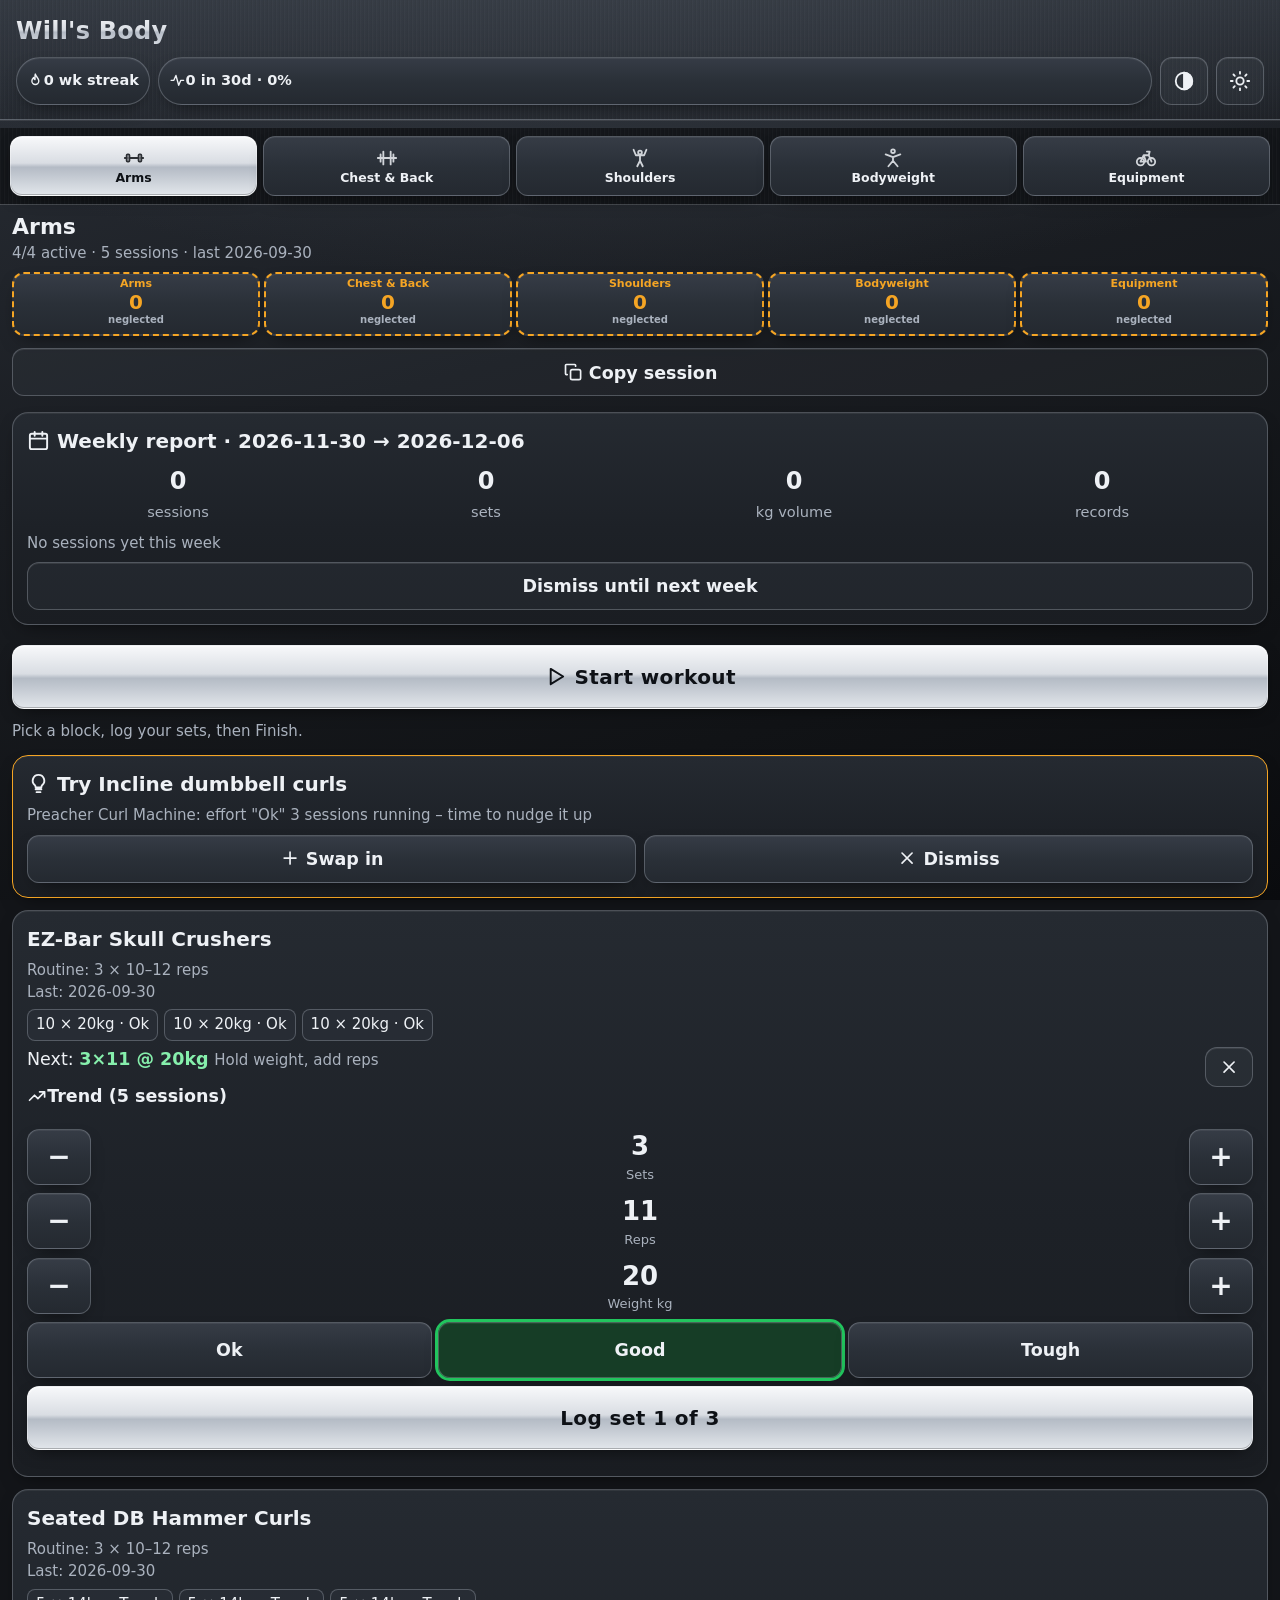
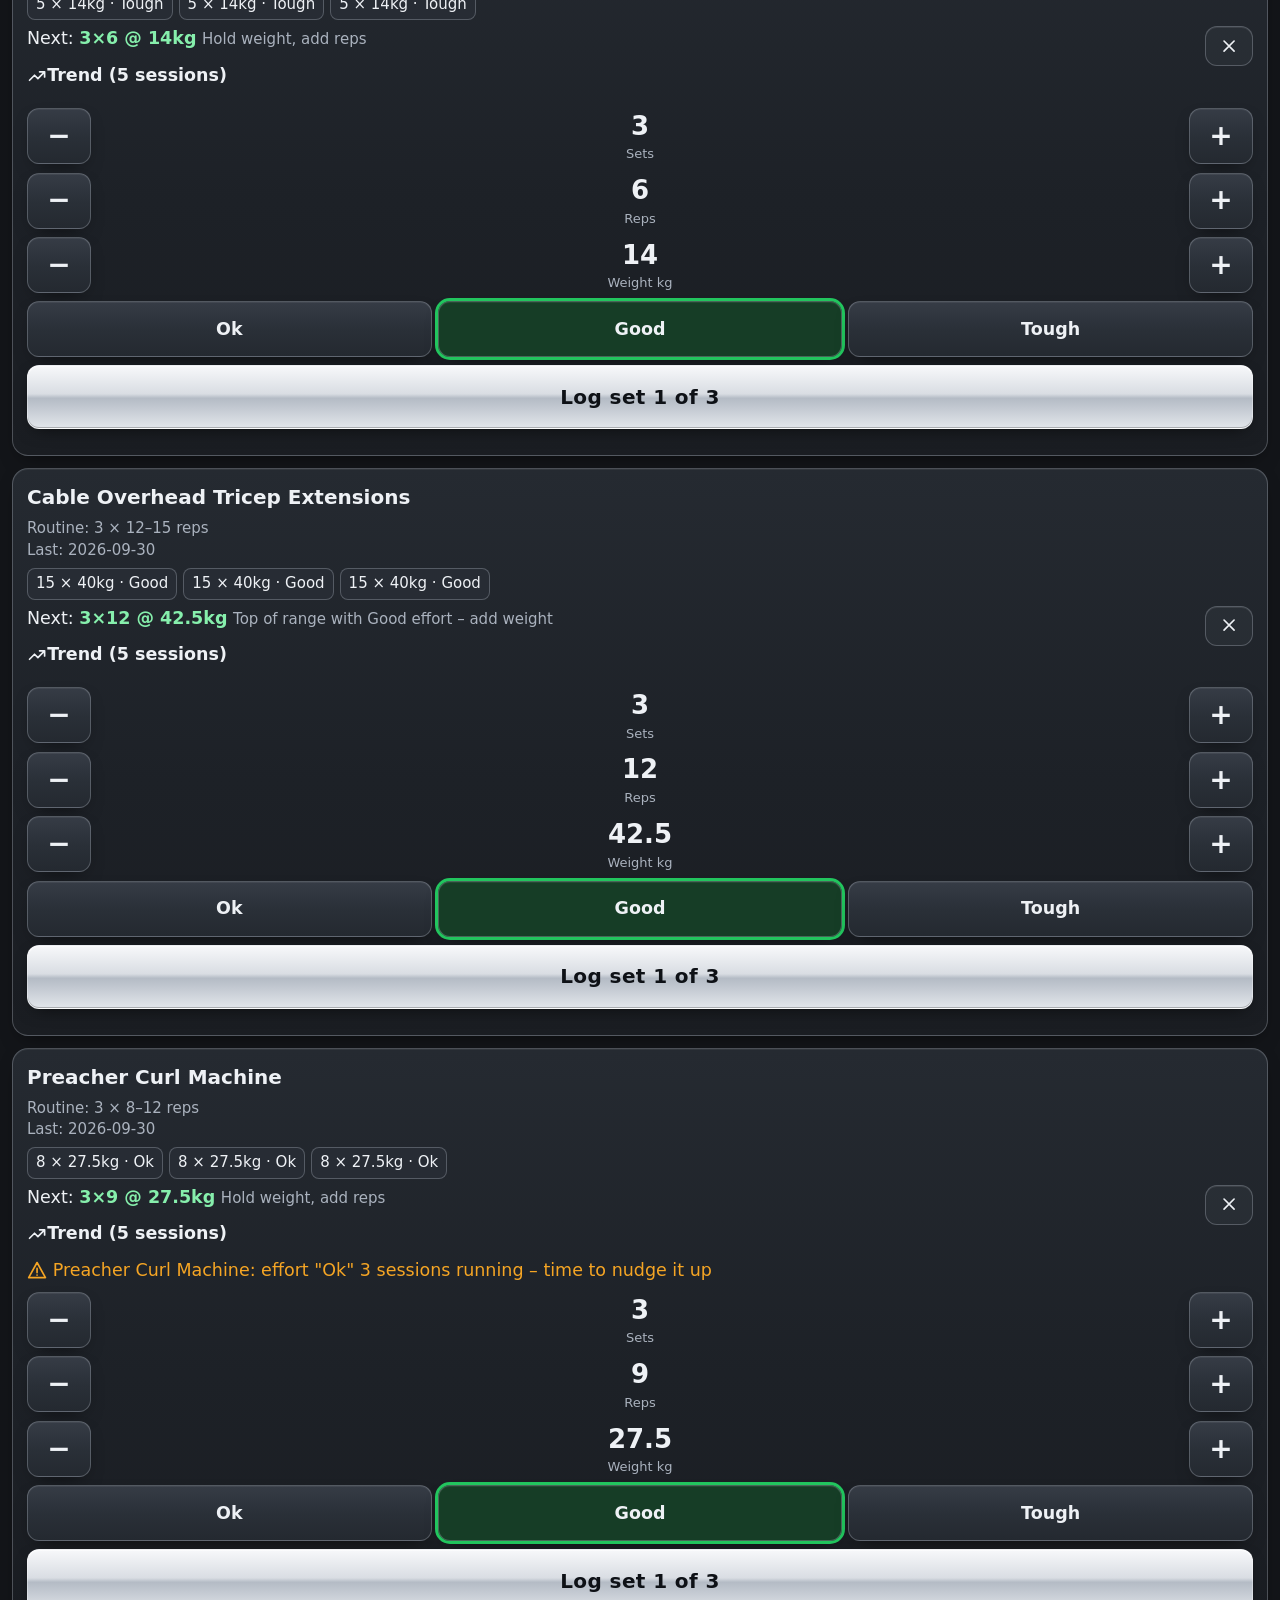
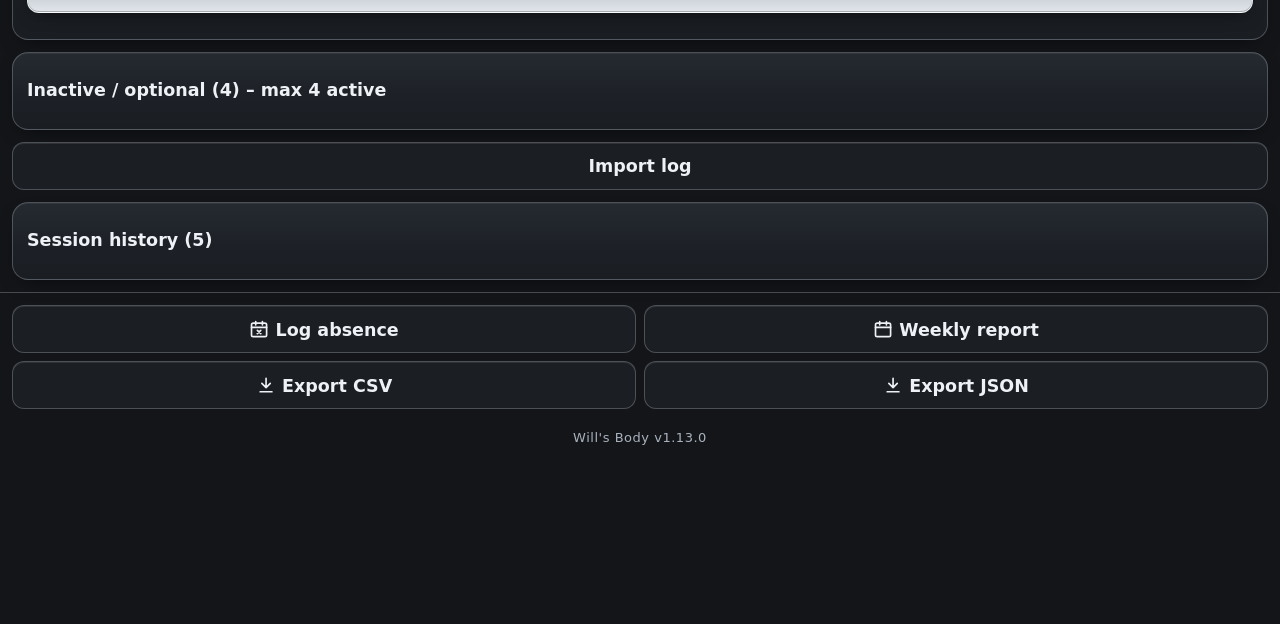
==== commit eeee1faa: "±15s pill, SVG icons, fold completed cards, reduce shine, aria-live toasts; SW v13 / 1.13.0" ====
--- a/index.html
+++ b/index.html
@@ -8,16 +8,21 @@
 html[data-theme=light],html[data-theme=light] body{background:#e9ecf0;color:#0b0f17}
 .sk{background:linear-gradient(180deg,#2a2f37,#1f232a);border:1px solid #3a414c;border-radius:14px;margin:12px;height:56px;animation:skp 1.2s ease-in-out infinite alternate}.sk.tall{height:220px}
 html[data-theme=light] .sk{background:linear-gradient(180deg,#f3f5f7,#dde1e7);border-color:#c3c9d2}@keyframes skp{from{opacity:.55}to{opacity:1}}
-@media (prefers-reduced-motion:reduce){.sk{animation:none}}</style>
-<script>try{if(localStorage.getItem('willsBody.v1.theme')==='light')document.documentElement.dataset.theme='light'}catch(e){}</script>
+@media (prefers-reduced-motion:reduce){.sk{animation:none}}
+html[data-shine=reduced],html[data-shine=reduced] body{background:#000;color:#fff}html[data-shine=reduced] .sk{background:#000;border-color:#fff;animation:none}
+html[data-shine=reduced][data-theme=light],html[data-shine=reduced][data-theme=light] body{background:#fff;color:#000}html[data-shine=reduced][data-theme=light] .sk{background:#fff;border-color:#000}</style>
+<script>(function(){try{var h=document.documentElement,r=localStorage.getItem('willsBody.v1.reduceShine');if(localStorage.getItem('willsBody.v1.theme')==='light')h.dataset.theme='light';
+if(r==='1'||(r==null&&matchMedia('(prefers-contrast: more)').matches))h.dataset.shine='reduced'}catch(e){}})()</script>
 <link rel="stylesheet" href="styles.css"></head><body class="loading">
-<header><h1>Will's Body</h1><div class="row" style="flex:0;gap:8px"><div id="streak" class="streak"></div><button id="stats" class="streak" aria-label="Workouts and completion"></button><button id="themeBtn" class="ghost">☀️</button></div></header>
+<header><h1>Will's Body</h1><div class="row" style="flex:0;gap:8px"><div id="streak" class="streak"></div><button id="stats" class="streak" aria-label="Workouts and completion"></button><button id="shineBtn" class="ghost" aria-label="Reduce shine" aria-pressed="false" title="Reduce shine"></button><button id="themeBtn" class="ghost" aria-label="Switch theme"></button></div></header>
 <nav id="tabs" role="tablist"></nav>
 <main id="main" aria-busy="true"><div class="sk" aria-label="Loading"></div><div class="sk tall"></div><div class="sk tall"></div></main>
 <div class="toolbar"><button id="absenceBtn" class="ghost">Log absence</button><button id="reportBtn" class="ghost">Weekly report</button><button id="csvBtn" class="ghost">Export CSV</button><button id="exportBtn" class="ghost">Export JSON</button></div>
 <div id="timer" class="timer hidden"><div class="count" id="timerCount">75</div>
 <label>Rest <span id="restVal">75</span>s <input type="range" id="restSlider" min="60" max="90" step="5"></label>
-<button id="skipBtn">Skip</button><button id="floatBtn" class="pin" aria-pressed="false" aria-label="Float timer" title="Float timer">📌</button></div>
+<button id="tMinus" class="adj" aria-label="15 seconds less">−15s</button><button id="tPlus" class="adj" aria-label="15 seconds more">+15s</button>
+<button id="skipBtn">Skip</button><button id="floatBtn" class="pin" aria-pressed="false" aria-label="Float timer" title="Float timer"></button></div>
+<div id="toasts" class="toasts" role="status" aria-live="polite"></div>
 <footer class="foot"><span id="ver">Will's Body</span></footer>
 <dialog id="dlg"></dialog>
 <script src="rules.js"></script><script src="app.js"></script></body></html>
--- a/styles.css
+++ b/styles.css
@@ -114,3 +114,43 @@
 .timer.float{left:auto;right:calc(12px + env(safe-area-inset-right));bottom:calc(12px + env(safe-area-inset-bottom));grid-template-columns:auto auto auto;gap:6px;padding:4px 4px 4px 16px;border:1px solid var(--rim);border-radius:999px;box-shadow:var(--shade),0 10px 28px -10px rgba(0,0,0,.8)}
 .timer.float label{display:none}.timer.float .count{font-size:26px;min-width:2ch;text-align:right}.timer.float .count::after{content:"s";font-size:15px;font-weight:700;color:var(--mut);margin-left:1px}
 .timer.float button{min-height:44px;border-radius:999px}.timer.float #skipBtn{padding:0 14px}
+
+/* icons */
+.ic{width:1.15em;height:1.15em;vertical-align:-.2em;flex:none;display:inline-block}
+.ti .ic{width:22px;height:22px;display:block}
+#themeBtn .ic,#shineBtn .ic,.timer .pin .ic{width:22px;height:22px;vertical-align:middle}
+#shineBtn{margin-left:auto;flex:0 0 48px;padding:0}#themeBtn{margin-left:0;padding:0}
+#shineBtn[aria-pressed=true]{background:var(--chrome);color:var(--chrome-txt)}
+
+/* folded exercise cards */
+.card.folded{display:flex;align-items:center;gap:10px;width:100%;min-height:56px;padding:10px 14px;margin:8px 0;text-align:left;font-size:17px;color:var(--txt);border-color:color-mix(in srgb,var(--acc) 55%,var(--rim))}
+.card.folded .ic{width:22px;height:22px}.card.folded .ok{color:var(--acc)}
+.card.folded .fname{flex:1;min-width:0;overflow:hidden;text-overflow:ellipsis;white-space:nowrap}.card.folded .mut{white-space:nowrap;font-weight:600}
+.foldbtn{float:right;min-height:40px;min-width:44px;margin-left:6px;padding:0 10px}
+
+/* timer ±15 s (floating pill only) */
+.timer .adj{display:none}
+.timer.float{grid-template-columns:repeat(5,auto);max-width:calc(100vw - 24px)}
+.timer.float .adj{display:block;min-width:48px;padding:0 8px;font-size:15px;font-variant-numeric:tabular-nums}
+
+/* toasts */
+.toasts{position:fixed;left:50%;transform:translateX(-50%);bottom:calc(16px + env(safe-area-inset-bottom));z-index:20;display:flex;flex-direction:column;align-items:center;gap:8px;width:min(92vw,440px);pointer-events:none;transition:bottom .2s}
+.timer:not(.hidden)~.toasts{bottom:calc(108px + env(safe-area-inset-bottom))}
+.timer.float:not(.hidden)~.toasts{bottom:calc(80px + env(safe-area-inset-bottom))}
+.toast{max-width:100%;background:var(--brush),var(--cardg);color:var(--txt);border:1px solid var(--rim);border-left:4px solid var(--acc);border-radius:14px;padding:12px 16px;font-weight:700;font-size:16px;box-shadow:var(--shade),0 12px 28px -12px rgba(0,0,0,.8);animation:tin .2s ease-out}
+.toast.out{opacity:0;transform:translateY(6px);transition:opacity .25s,transform .25s}
+@keyframes tin{from{opacity:0;transform:translateY(8px)}}
+@media (prefers-reduced-motion:reduce){.toasts{transition:none}.toast{animation:none}.toast.out{transition:none}}
+
+/* reduce shine: flat, high-contrast, no textures/gradients/shadows (toggle or prefers-contrast: more) */
+html[data-shine=reduced]{--bg:#000;--card:#000;--line:#fff;--txt:#fff;--mut:#e2e2e2;--acc:#4ade80;--acc2:#93c5fd;--warn:#fbbf24;--bad:#fca5a5;--btn:#151515;--chip:#151515;--plan:#86efac;--ban-bg:#000;--ban-txt:#fde68a;--on:#0b3d1f;--input:#000;--tbar:#000;
+--bgrad:var(--bg);--cardg:var(--card);--btng:var(--btn);--chrome:#fff;--chrome-txt:#000;--brush:none;--hdrg:var(--bg);--edge:transparent;--rim:#fff;--shade:none;--navbg:var(--bg);--ring:#ffd400}
+html[data-shine=reduced][data-theme=light]{--bg:#fff;--card:#fff;--line:#000;--txt:#000;--mut:#1f1f1f;--acc:#166534;--acc2:#1e3a8a;--warn:#7c2d12;--bad:#991b1b;--btn:#f0f0f0;--chip:#f0f0f0;--plan:#14532d;--ban-bg:#fff;--ban-txt:#78350f;--on:#bbf7d0;--input:#fff;--tbar:#fff;--chrome:#000;--chrome-txt:#fff;--rim:#000;--ring:#1d4ed8}
+html[data-shine=reduced] *{box-shadow:none!important;text-shadow:none!important}
+html[data-shine=reduced] body::before{background:var(--bg)}
+html[data-shine=reduced] h1{background:none;-webkit-text-fill-color:currentColor;color:var(--txt)}
+html[data-shine=reduced] nav{-webkit-backdrop-filter:none;backdrop-filter:none}
+html[data-shine=reduced] button.ghost{background:transparent}
+html[data-shine=reduced] button,html[data-shine=reduced] .card,html[data-shine=reduced] dialog,html[data-shine=reduced] .toast{border-width:2px}
+html[data-shine=reduced] .timer{background:var(--tbar);border-top:2px solid var(--rim)}html[data-shine=reduced] .timer.float{border:2px solid var(--rim)}
+html[data-shine=reduced] .toast{border-left-width:6px}
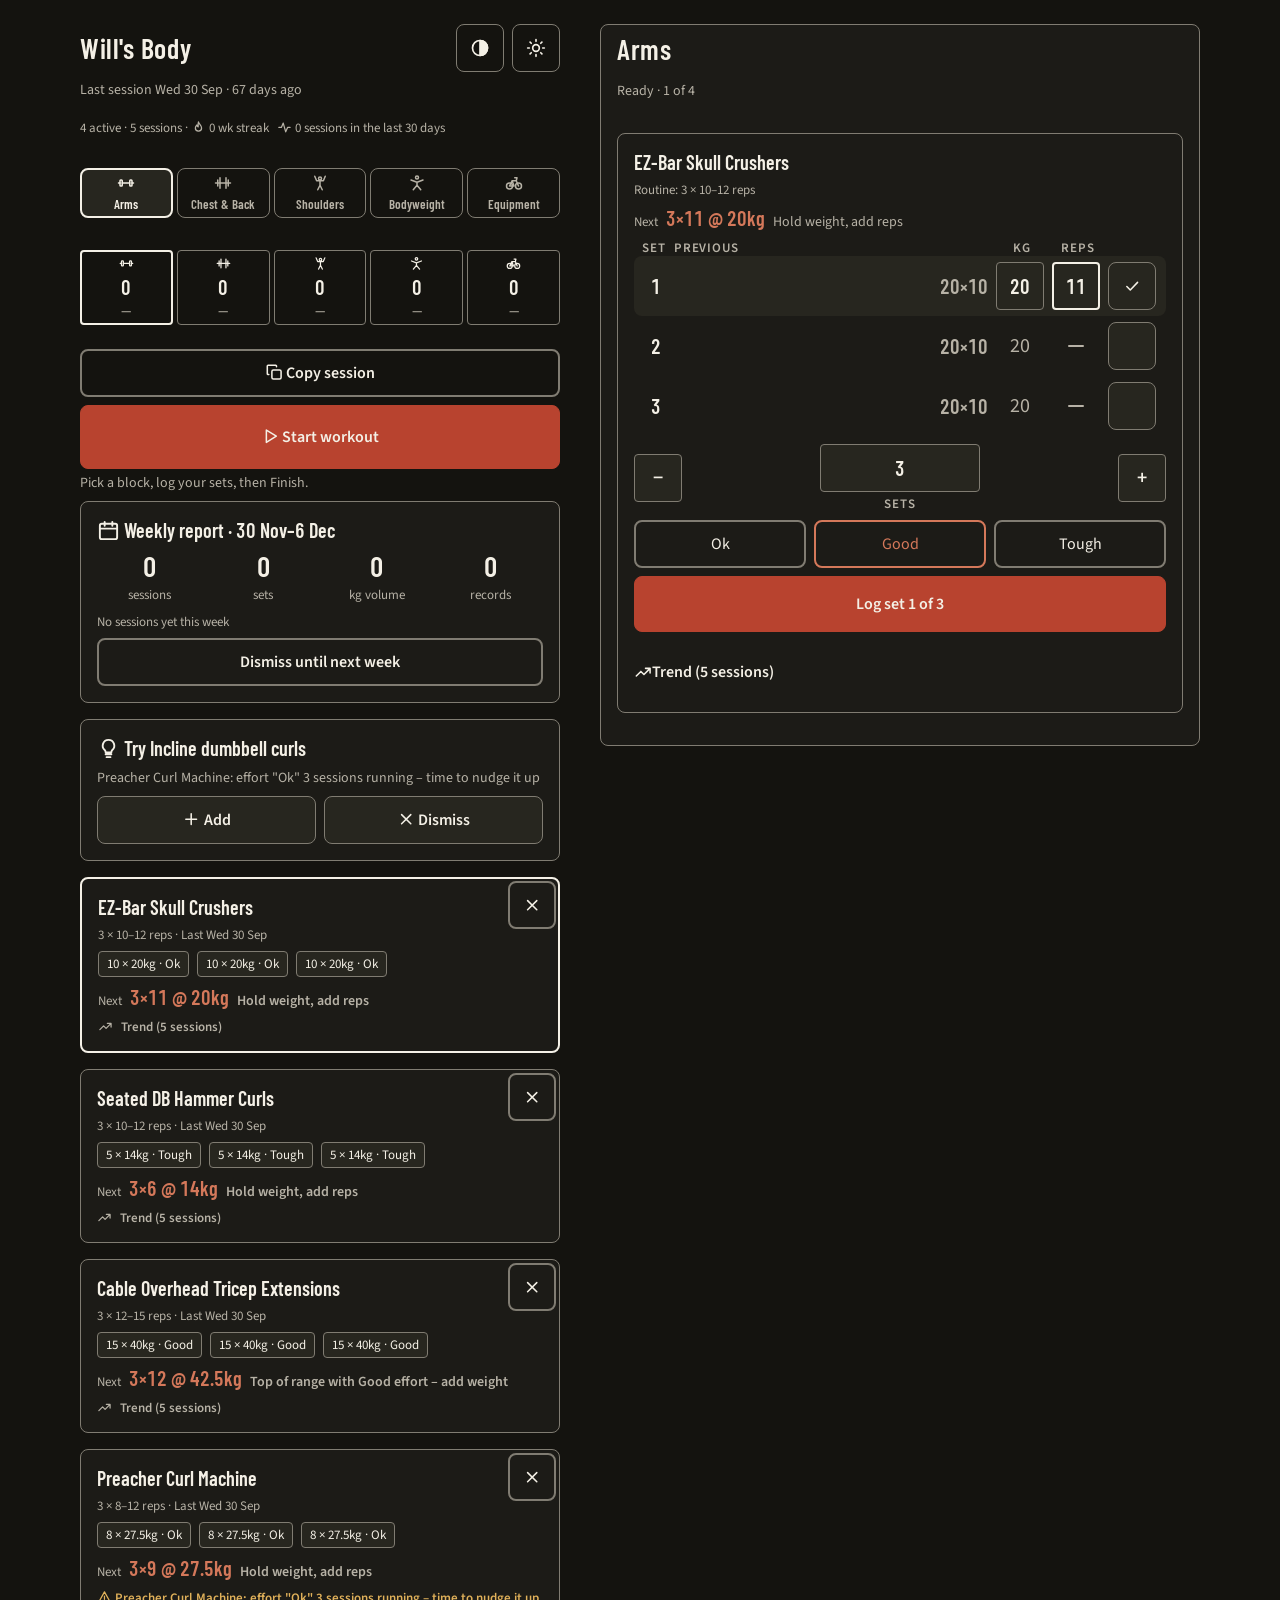
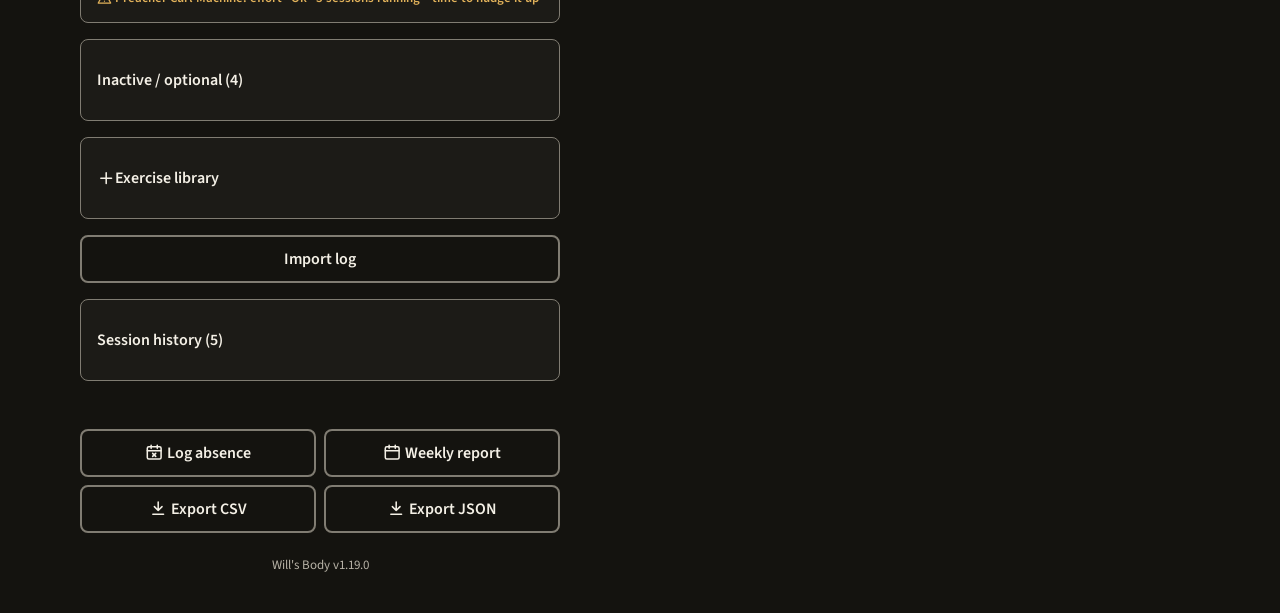
==== commit e55564d1: "feat: matte visual pass (1.19.0) Replace the brushed-metal chrome with the approved graphite, chalk," ====
--- a/index.html
+++ b/index.html
@@ -1,22 +1,29 @@
 <!doctype html><html lang="en" data-theme="dark"><head><meta charset="utf-8">
 <meta name="viewport" content="width=device-width,initial-scale=1,viewport-fit=cover">
-<meta name="theme-color" content="#131519"><meta name="apple-mobile-web-app-capable" content="yes">
+<meta name="theme-color" content="#14130F"><meta name="apple-mobile-web-app-capable" content="yes">
 <meta name="apple-mobile-web-app-title" content="Will's Body">
 <title>Will's Body</title><link rel="manifest" href="manifest.webmanifest">
 <link rel="icon" href="icons/icon-192.png"><link rel="apple-touch-icon" href="icons/icon-192.png">
-<style>html,body{background:#131519;color:#eef1f5;margin:0;font-family:system-ui,-apple-system,"Segoe UI",Roboto,"Helvetica Neue",Arial,sans-serif}
-html[data-theme=light],html[data-theme=light] body{background:#e9ecf0;color:#0b0f17}
-.sk{background:linear-gradient(180deg,#2a2f37,#1f232a);border:1px solid #3a414c;border-radius:14px;margin:12px;height:56px;animation:skp 1.2s ease-in-out infinite alternate}.sk.tall{height:220px}
-html[data-theme=light] .sk{background:linear-gradient(180deg,#f3f5f7,#dde1e7);border-color:#c3c9d2}@keyframes skp{from{opacity:.55}to{opacity:1}}
+<link rel="preload" href="fonts/source-sans-3-400.woff2" as="font" type="font/woff2" crossorigin>
+<link rel="preload" href="fonts/barlow-condensed-600.woff2" as="font" type="font/woff2" crossorigin>
+<style>html,body{background:#14130F;color:#F4F0E6;margin:0;font-family:"Source Sans 3","Source Sans Pro",system-ui,sans-serif}
+html[data-theme=light],html[data-theme=light] body{background:#F3F0E8;color:#1A1916}
+.sk{background:#1C1B17;border:1px solid #807C72;border-radius:8px;margin:16px;height:56px;animation:skp 1.2s ease-in-out infinite alternate}.sk.tall{height:220px}
+html[data-theme=light] .sk{background:#FFFCF6;border-color:#6F6C64}@keyframes skp{from{opacity:.55}to{opacity:1}}
 @media (prefers-reduced-motion:reduce){.sk{animation:none}}
 html[data-shine=reduced],html[data-shine=reduced] body{background:#000;color:#fff}html[data-shine=reduced] .sk{background:#000;border-color:#fff;animation:none}
 html[data-shine=reduced][data-theme=light],html[data-shine=reduced][data-theme=light] body{background:#fff;color:#000}html[data-shine=reduced][data-theme=light] .sk{background:#fff;border-color:#000}</style>
 <script>(function(){try{var h=document.documentElement,r=localStorage.getItem('willsBody.v1.reduceShine');if(localStorage.getItem('willsBody.v1.theme')==='light')h.dataset.theme='light';
 if(r==='1'||(r==null&&matchMedia('(prefers-contrast: more)').matches))h.dataset.shine='reduced'}catch(e){}})()</script>
 <link rel="stylesheet" href="styles.css"></head><body class="loading">
-<header><h1>Will's Body</h1><div class="row" style="flex:0;gap:8px"><div id="streak" class="streak"></div><button id="stats" class="streak" aria-label="Workouts and completion"></button><button id="shineBtn" class="ghost" aria-label="Reduce shine" aria-pressed="false" title="Reduce shine"></button><button id="themeBtn" class="ghost" aria-label="Switch theme"></button></div></header>
+<header>
+<div class="brand"><h1>Will's Body</h1><div class="tools"><button id="shineBtn" class="iconbtn" type="button" aria-label="Reduce shine" aria-pressed="false" title="Reduce shine"></button><button id="themeBtn" class="iconbtn" type="button" aria-label="Switch theme"></button></div></div>
+<p id="weekline" class="meta"></p>
+<p class="meta subline"><span id="streak"></span><button id="stats" type="button" aria-label="Workouts and completion"></button></p>
+</header>
 <nav id="tabs" role="tablist"></nav>
 <main id="main" aria-busy="true"><div class="sk" aria-label="Loading"></div><div class="sk tall"></div><div class="sk tall"></div></main>
+<aside id="pane" hidden></aside>
 <div class="toolbar"><button id="absenceBtn" class="ghost">Log absence</button><button id="reportBtn" class="ghost">Weekly report</button><button id="csvBtn" class="ghost">Export CSV</button><button id="exportBtn" class="ghost">Export JSON</button></div>
 <div id="timer" class="timer hidden"><div class="count" id="timerCount">75</div>
 <label>Rest <span id="restVal">75</span>s <input type="range" id="restSlider" min="60" max="90" step="5"></label>
--- a/styles.css
+++ b/styles.css
@@ -1,156 +1,393 @@
-:root{--bg:#131519;--card:#1d2127;--line:#3a414c;--txt:#eef1f5;--mut:#aab2be;--acc:#22c55e;--acc2:#7cb4f8;--warn:#f5a524;--bad:#f87171;--btn:#2a3038;--chip:#272c34;--plan:#86efac;--ban-bg:#352a0e;--ban-txt:#fde68a;--on:#163d26;--input:#0e1014;--tbar:#181b20;
---bgrad:radial-gradient(120% 70% at 50% -10%,#3a4049 0%,rgba(58,64,73,0) 60%),linear-gradient(165deg,#2a2f37 0%,#1a1d22 40%,#111316 75%,#0b0c0f 100%);
---cardg:linear-gradient(180deg,#252a31 0%,#1d2127 55%,#1a1d22 100%);--btng:linear-gradient(180deg,#363c46 0%,#2a3038 50%,#242930 100%);
---chrome:linear-gradient(180deg,#f7f8fa 0%,#d9dde3 45%,#b4bbc5 52%,#e2e6eb 100%);--chrome-txt:#0e1116;
---brush:repeating-linear-gradient(90deg,rgba(255,255,255,.018) 0 1px,rgba(0,0,0,0) 1px 3px,rgba(0,0,0,.04) 3px 4px);--hdrg:linear-gradient(180deg,rgba(58,64,73,.55) 0%,rgba(32,36,42,.35) 100%);
---edge:rgba(255,255,255,.09);--rim:rgba(205,212,222,.28);--shade:0 1px 0 rgba(255,255,255,.06) inset,0 8px 20px -10px rgba(0,0,0,.7);--navbg:rgba(19,21,25,.88);--ring:#d5dbe3}
-[data-theme=light]{--bg:#e9ecf0;--card:#f8f9fb;--line:#b4bcc7;--txt:#0b0f17;--mut:#47505d;--acc:#15803d;--acc2:#1d4ed8;--warn:#92400e;--bad:#b91c1c;--btn:#e3e7ec;--chip:#e6e9ee;--plan:#166534;--ban-bg:#fef3c7;--ban-txt:#78350f;--on:#bbf7d0;--input:#ffffff;--tbar:#f4f5f7;
---bgrad:radial-gradient(120% 70% at 50% -10%,#ffffff 0%,rgba(255,255,255,0) 60%),linear-gradient(165deg,#f3f5f7 0%,#e3e7ec 45%,#d3d8df 100%);
---cardg:linear-gradient(180deg,#ffffff 0%,#f6f7f9 55%,#eef1f4 100%);--btng:linear-gradient(180deg,#f5f7f9 0%,#e3e7ec 50%,#d6dbe2 100%);
---chrome:linear-gradient(180deg,#4a515c 0%,#343a43 48%,#262b32 52%,#3a4049 100%);--chrome-txt:#ffffff;
---brush:repeating-linear-gradient(90deg,rgba(255,255,255,.35) 0 1px,rgba(0,0,0,0) 1px 3px,rgba(60,70,85,.035) 3px 4px);--hdrg:linear-gradient(180deg,rgba(255,255,255,.75) 0%,rgba(228,232,237,.4) 100%);
---edge:rgba(255,255,255,.85);--rim:rgba(70,80,95,.32);--shade:0 1px 0 rgba(255,255,255,.9) inset,0 6px 16px -10px rgba(30,40,55,.45);--navbg:rgba(233,236,240,.88);--ring:#1f2937}
-*{box-sizing:border-box}body{margin:0;background:var(--bg);color:var(--txt);font:17.5px/1.45 system-ui,-apple-system,"Segoe UI",Roboto,"Helvetica Neue",Arial,sans-serif;-webkit-text-size-adjust:100%;padding-bottom:160px}
-header{display:flex;justify-content:space-between;align-items:center;padding:14px 16px}h1{font-size:24px;margin:0}
-.streak{background:var(--card);border-radius:999px;padding:8px 14px;font-weight:700}
-nav{display:grid;grid-template-columns:repeat(5,1fr);gap:6px;padding:0 10px;position:sticky;top:0;background:var(--bg);z-index:5;padding-bottom:8px}
-nav button{min-height:60px;min-width:0;font-size:13px;padding:4px 2px;display:flex;flex-direction:column;align-items:center;justify-content:center;gap:2px}nav button[aria-selected=true]{background:#22c55e;color:#04130a}
-button{min-height:48px;min-width:48px;border:0;border-radius:12px;background:var(--btn);color:var(--txt);font:inherit;font-weight:700;cursor:pointer}
-button.primary{background:#22c55e;color:#04130a;min-height:64px;width:100%;font-size:20px}button.ghost{background:transparent;border:2px solid var(--line)}
-main{padding:0 12px}.card{background:var(--card);border-radius:16px;padding:14px;margin:12px 0;border:1px solid var(--line)}
-.card h3{margin:0 0 6px;font-size:20px}.mut{color:var(--mut);font-size:15px}
-.banner{background:var(--ban-bg);border:1px solid var(--warn);color:var(--ban-txt);border-radius:12px;padding:12px;margin:12px 0;display:flex;gap:10px;align-items:center;justify-content:space-between}
-.sugg{border-color:var(--warn)}.row{display:flex;gap:8px;align-items:center;flex-wrap:wrap}.row>*{flex:1}
-.step{display:grid;grid-template-columns:64px 1fr 64px;align-items:center;gap:6px;margin:8px 0}
-.step button{min-height:56px;font-size:28px}.step .v{text-align:center;font-size:26px;font-weight:800}.step .v small{display:block;font-size:13px;color:var(--mut);font-weight:500}
-.eff{display:grid;grid-template-columns:repeat(3,1fr);gap:6px;margin:8px 0}.eff button{min-height:56px}.eff button.on,.blocks button.on{outline:3px solid var(--acc);background:var(--on)}
-.sets{display:flex;gap:6px;flex-wrap:wrap;margin:6px 0}.chip{background:var(--chip);border-radius:8px;padding:4px 8px;font-size:15px}
-.plan{color:var(--plan);font-weight:700}.toolbar{display:flex;gap:8px;padding:12px}.toolbar button{flex:1}
-.timer{position:fixed;left:0;right:0;bottom:0;background:var(--tbar);border-top:2px solid var(--acc);padding:12px 16px calc(12px + env(safe-area-inset-bottom));display:grid;grid-template-columns:auto 1fr auto;gap:12px;align-items:center;z-index:9}
-.timer .count{font-size:44px;font-weight:900;color:var(--acc);min-width:80px}.timer input{width:100%;height:40px}.hidden{display:none}
-dialog{background:var(--card);color:var(--txt);border:1px solid var(--line);border-radius:16px;width:min(560px,94vw)}dialog::backdrop{background:#000a}
-textarea{width:100%;min-height:160px;background:var(--input);color:var(--txt);border:1px solid var(--line);border-radius:8px;font:14px monospace}
-input[type=date],input[type=file]{font:inherit;color:var(--txt);background:var(--input);border:1px solid var(--line);border-radius:8px;padding:10px;width:100%}
-
-.blocks{display:grid;grid-template-columns:repeat(2,1fr);gap:6px;margin:8px 0}.blocks button{min-height:52px}
-.qtimer{position:sticky;top:0;z-index:2;background:var(--tbar);border:2px solid var(--acc);border-radius:12px;padding:8px 12px;margin:8px 0;display:flex;gap:10px;align-items:center;font-size:20px}.qtimer b{font-size:30px;color:var(--acc)}
-.qtimer.hidden{display:none}.trend summary,details summary{min-height:48px;display:flex;align-items:center;cursor:pointer;font-weight:700}
-.hist{border-top:1px solid var(--line);padding:8px 0}.note{margin-top:4px;white-space:pre-wrap}
-
-header{flex-wrap:wrap;gap:8px}header .row{flex-wrap:wrap;justify-content:flex-end}.streak{font-size:15px;min-height:48px;display:flex;align-items:center}
-.tabhead{margin:6px 0}.tabhead h2{margin:0;font-size:22px}
-.toolbar{flex-wrap:wrap}.toolbar button{flex:1 1 40%}
-.record{border-color:var(--acc)}.report .kpis{display:grid;grid-template-columns:repeat(4,1fr);gap:6px;text-align:center;margin:8px 0}
-.report .kpis b{display:block;font-size:24px}.report .kpis small{color:var(--mut)}
-.lastbtn{width:100%;margin:4px 0;font-size:15px}
-
-.strip{display:grid;grid-template-columns:repeat(5,1fr);gap:4px;margin:8px 0}.strip .cell{display:flex;flex-direction:column;align-items:center;min-height:64px;padding:4px 2px;font-size:11px;border:2px solid transparent}
-.strip .cell b{font-size:20px}.strip .cell small{font-size:10px;color:var(--mut)}.strip .cur{border-color:var(--txt)}
-.strip .neglected{border:2px dashed var(--warn);color:var(--warn)}.strip .lvl1{background:color-mix(in srgb,var(--acc) 25%,var(--btn))}.strip .lvl2{background:color-mix(in srgb,var(--acc) 50%,var(--btn))}.strip .lvl3{background:color-mix(in srgb,var(--acc) 75%,var(--btn))}
-.tick{float:right;min-height:48px;padding:0 14px}.tick.on{background:#22c55e;color:#04130a}.card.touched{border-color:var(--acc)}
-
-.help{color:var(--mut);font-size:15px;margin:4px 0 8px}
-.inprog{position:sticky;top:72px;z-index:4;background:var(--card);border:2px solid #22c55e;border-radius:16px;padding:10px;margin:8px 0;display:grid;gap:8px}
-.steps{display:grid;grid-template-columns:repeat(3,1fr);gap:4px;list-style:none;padding:0;margin:8px 0}.steps li{text-align:center;padding:8px 2px;border-radius:10px;background:var(--btn);font-size:14px;font-weight:700}
-.steps li.now{background:#22c55e;color:#04130a}.steps li.done{outline:2px solid #22c55e}
-
-/* polish */
-button,input,textarea,select{font-family:inherit}
-button{white-space:normal;line-height:1.15;overflow-wrap:normal;word-break:normal;hyphens:manual}
-.ti{font-size:15px;line-height:1;opacity:.85}.tl{display:block;text-align:center;line-height:1.1}
-.blocks button{display:flex;flex-direction:column;align-items:center;justify-content:center;gap:2px;padding:4px}
-.strip .cell span{line-height:1.1;text-align:center}
-.mut{color:var(--mut)}h1{letter-spacing:-.01em}
-.deload{border-color:var(--acc2)}
-.record{animation:pop .6s ease-out}@keyframes pop{0%{transform:scale(.9);opacity:0}60%{transform:scale(1.03);opacity:1}100%{transform:scale(1)}}
-.confetti{position:fixed;inset:0;pointer-events:none;z-index:30;overflow:hidden}
-.confetti i{position:absolute;top:-12px;width:8px;height:14px;border-radius:2px;animation:fall 1.8s ease-in forwards}
-@keyframes fall{to{top:105%;transform:translateX(40px) rotate(540deg)}}
-@media (prefers-reduced-motion:reduce){.record{animation:none}.confetti{display:none}*{scroll-behavior:auto}}
-.foot{text-align:center;color:var(--mut);font-size:13px;padding:8px 0 16px}
+@font-face{
+  font-family:"Barlow Condensed";
+  font-style:normal;
+  font-weight:600;
+  font-display:swap;
+  src:url("./fonts/barlow-condensed-600.woff2") format("woff2");
+}
+@font-face{
+  font-family:"Source Sans 3";
+  font-style:normal;
+  font-weight:400;
+  font-display:swap;
+  src:url("./fonts/source-sans-3-400.woff2") format("woff2");
+}
+@font-face{
+  font-family:"Source Sans 3";
+  font-style:normal;
+  font-weight:600;
+  font-display:swap;
+  src:url("./fonts/source-sans-3-600.woff2") format("woff2");
+}
+
+/* Dark is the default. Aliases keep older selectors working. */
+:root{
+  --bg:#14130F;--ink:#F4F0E6;--mute:#B7B2A6;--surface:#1C1B17;--raised:#27261F;--line:#807C72;
+  --acc:#B8432F;--acc-text:#D4785A;--on-acc:#F4F0E6;--warn:#E0B15A;--bad:#E07A6A;--danger:#8B2A22;
+  --ban-bg:#2A2418;--ban-txt:#E8C36A;--trend-2:#8A9BB0;
+  --txt:var(--ink);--mut:var(--mute);--card:var(--surface);--btn:var(--raised);--on:var(--on-acc);
+  --input:var(--raised);--tbar:var(--surface);--chip:var(--raised);--ring:var(--ink);--plan:var(--acc-text);
+}
+html[data-theme=light]{
+  --bg:#F3F0E8;--ink:#1A1916;--mute:#5E5A54;--surface:#FFFCF6;--raised:#EBE6DA;--line:#6F6C64;
+  --acc:#B8432F;--acc-text:#B8432F;--on-acc:#F4F0E6;--warn:#5C4A1A;--bad:#8B2A22;--danger:#8B2A22;
+  --ban-bg:#F3E6C8;--ban-txt:#5C4A1A;--trend-2:#3A4A5C;
+  --txt:var(--ink);--mut:var(--mute);--card:var(--surface);--btn:var(--raised);--on:var(--on-acc);
+  --input:var(--raised);--tbar:var(--surface);--chip:var(--raised);--ring:var(--ink);--plan:var(--acc-text);
+}
+html[data-shine=reduced]{
+  --bg:#000000;--ink:#FFFFFF;--mute:#E2E2E2;--surface:#000000;--raised:#151515;--line:#FFFFFF;
+  --acc:#B8432F;--acc-text:#D4785A;--on-acc:#F4F0E6;--warn:#E0B15A;--bad:#E07A6A;--danger:#8B2A22;
+  --ban-bg:#000000;--ban-txt:#E0B15A;--trend-2:#8A9BB0;
+  --txt:var(--ink);--mut:var(--mute);--card:var(--surface);--btn:var(--raised);--on:var(--on-acc);
+  --input:var(--raised);--tbar:var(--bg);--chip:var(--raised);--ring:var(--ink);--plan:var(--acc-text);
+}
+html[data-shine=reduced][data-theme=light]{
+  --bg:#FFFFFF;--ink:#000000;--mute:#1F1F1F;--surface:#FFFFFF;--raised:#F0F0F0;--line:#000000;
+  --acc:#B8432F;--acc-text:#B8432F;--on-acc:#F4F0E6;--warn:#5C4A1A;--bad:#8B2A22;--danger:#8B2A22;
+  --ban-bg:#FFFFFF;--ban-txt:#5C4A1A;--trend-2:#3A4A5C;
+  --txt:var(--ink);--mut:var(--mute);--card:var(--surface);--btn:var(--raised);--on:var(--on-acc);
+  --input:var(--raised);--tbar:var(--bg);--chip:var(--raised);--ring:var(--ink);--plan:var(--acc-text);
+}
+
+*{box-sizing:border-box}
+html{background:var(--bg)}
+body{
+  margin:0;background:var(--bg);color:var(--txt);min-height:100vh;
+  font:400 16px/24px "Source Sans 3","Source Sans Pro",system-ui,sans-serif;
+  -webkit-text-size-adjust:100%;
+  padding-bottom:calc(24px + env(safe-area-inset-bottom, 0px));
+}
+body.timer-docked{padding-bottom:var(--timer-h, 128px)}
+button,.step button{touch-action:manipulation;-webkit-user-select:none;user-select:none}
+button,input,textarea,select{font-family:inherit;color:inherit}
+button{white-space:normal;line-height:24px}
+:focus-visible{outline:2px solid var(--ring);outline-offset:2px}
+h1,h2,h3,.plan,.sn,.prev,.step .step-in,.setrow .step-in,.count,.qtimer b{
+  font-family:"Barlow Condensed","Arial Narrow",sans-serif;
+  font-weight:600;
+  font-variant-numeric:tabular-nums;
+  font-feature-settings:"tnum" 1;
+}
+
+header{padding:calc(16px + env(safe-area-inset-top, 0px)) 16px 0}
+.brand{display:flex;align-items:center;justify-content:space-between;gap:16px;min-height:48px}
+h1{margin:0;font-size:28px;line-height:32px;letter-spacing:.02em;color:var(--txt)}
+.tools{display:flex;gap:8px;flex:none}
+.meta{margin:8px 0 0;color:var(--mut);font-size:14px;line-height:20px;font-weight:400}
+.subline{display:flex;flex-wrap:wrap;gap:8px;align-items:center;margin-top:4px;font-size:13px;line-height:16px}
+#streak{color:var(--mut);font-size:13px;line-height:16px}
+#stats{
+  background:transparent;border:0;border-radius:4px;color:var(--mut);
+  font-size:13px;line-height:16px;font-weight:400;min-height:48px;padding:8px 0;text-align:left;
+}
+#shineBtn,#themeBtn,#floatBtn,.inprog-x,button.iconbtn{
+  width:48px;height:48px;min-width:48px;min-height:48px;padding:0;
+  display:grid;place-items:center;background:transparent;color:var(--txt);
+  border:1px solid var(--line);border-radius:8px;
+}
+#shineBtn[aria-pressed=true],#floatBtn[aria-pressed=true]{background:var(--raised)}
+
+nav{
+  display:grid;grid-template-columns:repeat(5,minmax(0,1fr));gap:4px;
+  padding:16px 16px 8px;position:sticky;top:0;background:var(--bg);z-index:5;
+}
+nav button{
+  min-height:48px;min-width:0;padding:4px;
+  display:flex;flex-direction:column;align-items:center;justify-content:center;gap:4px;
+  background:transparent;color:var(--mut);border:1px solid var(--line);border-radius:8px;
+  font-family:"Barlow Condensed","Arial Narrow",sans-serif;font-weight:600;
+  font-size:13px;line-height:16px;font-variant-numeric:tabular-nums;letter-spacing:0;
+}
+nav button .tl{white-space:nowrap;hyphens:none}
+nav button[aria-selected=true]{background:var(--raised);color:var(--txt);border:2px solid var(--txt)}
+
+main{padding:8px 16px 16px}
+button{
+  min-height:48px;min-width:48px;border:1px solid var(--line);border-radius:8px;
+  background:var(--raised);color:var(--txt);font:600 16px/24px "Source Sans 3","Source Sans Pro",system-ui,sans-serif;
+  cursor:pointer;
+}
+button.primary{
+  background:var(--acc);color:var(--on-acc);border:1px solid var(--acc);
+  min-height:56px;width:100%;font-weight:600;
+}
+button.primary.slim{width:auto;min-height:48px;padding:0 16px;flex:none}
+button.primary.start{min-height:64px}
+button.ghost{background:transparent;border:2px solid var(--line);color:var(--txt);font-weight:600}
+button.danger{background:var(--danger);color:var(--on-acc);border:1px solid var(--danger)}
+.ic{width:1.15em;height:1.15em;vertical-align:-.2em;flex:none;display:inline-block}
+.ti .ic{width:18px;height:18px;display:block}
+#themeBtn .ic,#shineBtn .ic,.timer .pin .ic,.inprog-x .ic{width:20px;height:20px}
+
+.card{
+  background:var(--card);border:1px solid var(--line);border-radius:8px;
+  padding:16px;margin:0 0 16px;color:var(--txt);
+}
+.card h3{margin:0 0 8px;font-size:20px;line-height:24px;color:var(--txt)}
+.card.ex{display:block;width:100%;text-align:left;background:var(--card);margin:0}
+.card.ex.sel{border:2px solid var(--txt)}
+.exwrap{position:relative;margin:0 0 16px}
+.exwrap .deact{position:absolute;top:4px;right:4px;z-index:1}
+.card.ex .title{padding-right:48px}
+.mut{color:var(--mut);font-size:13px;line-height:16px;font-weight:400}
+.help{color:var(--mut);font-size:14px;line-height:20px;margin:4px 0 8px}
+.sugg .mut,.suggnote,.note14{font-size:14px;line-height:20px;color:var(--mut)}
+.sugg h3{font-size:20px;line-height:24px}
+.banner{
+  background:var(--ban-bg);color:var(--ban-txt);border:1px solid var(--line);border-radius:8px;
+  padding:16px;margin:0 0 16px;display:flex;gap:8px;align-items:center;justify-content:space-between;
+}
+.row{display:flex;gap:8px;align-items:center;flex-wrap:wrap}
+.row>*{flex:1}
+.sets{display:flex;gap:8px;flex-wrap:wrap;margin:8px 0}
+.chip{
+  background:var(--chip);border:1px solid var(--line);border-radius:4px;
+  padding:4px 8px;font-size:13px;line-height:16px;font-weight:400;color:var(--txt);
+}
+.plan{color:var(--plan);font-size:20px;line-height:24px}
+.nextline{display:flex;flex-wrap:wrap;align-items:baseline;gap:8px;margin-top:8px}
+.trendline{display:flex;align-items:center;gap:8px;color:var(--mut);font-size:13px;line-height:16px;margin-top:8px}
+.cue{color:var(--warn);font-size:13px;line-height:16px;margin-top:8px}
+
+.strip{display:grid;grid-template-columns:repeat(5,minmax(0,1fr));gap:4px;margin:16px 0}
+.strip .cell{
+  display:flex;flex-direction:column;align-items:center;justify-content:center;gap:4px;
+  min-height:64px;min-width:0;padding:4px;border-radius:4px;border:1px solid var(--line);
+  background:transparent;color:var(--txt);font-size:13px;line-height:16px;
+}
+.strip .cell b{font-family:"Barlow Condensed","Arial Narrow",sans-serif;font-size:20px;line-height:24px;font-weight:600;font-variant-numeric:tabular-nums}
+.strip .cell small{font-size:13px;line-height:16px;color:var(--mut)}
+.strip .lvl1{background:var(--raised)}
+.strip .lvl2{background:var(--raised)}
+.strip .lvl3{background:var(--raised)}
+.strip .cell.cur{border:2px solid var(--txt)}
+
+.step{display:grid;grid-template-columns:48px minmax(0,1fr) 48px;align-items:center;gap:8px;margin:8px 0}
+.step button{min-height:48px;min-width:48px;font-size:20px;background:var(--raised);border:1px solid var(--line);border-radius:4px;padding:0}
+.step .v{display:flex;flex-direction:column;align-items:center;gap:4px;min-width:0}
+.step .step-in{
+  width:100%;max-width:160px;background:var(--input);color:var(--txt);
+  border:1px solid var(--line);border-radius:4px;font-family:"Barlow Condensed","Arial Narrow",sans-serif;
+  font-size:20px;font-weight:600;line-height:24px;text-align:center;padding:4px;min-height:48px;
+  font-variant-numeric:tabular-nums;-moz-appearance:textfield;appearance:textfield;
+}
+.step .step-in::-webkit-outer-spin-button,.step .step-in::-webkit-inner-spin-button{-webkit-appearance:none;margin:0}
+.step .v small{display:block;font-size:13px;line-height:16px;color:var(--mut);font-weight:600;letter-spacing:.06em;text-transform:uppercase}
+
+.eff{display:flex;gap:8px;margin:8px 0}
+.eff button,.blocks button{
+  flex:1;min-width:0;min-height:48px;border:2px solid var(--line);background:transparent;
+  color:var(--txt);border-radius:8px;font-weight:400;
+}
+.eff button.on{border-color:var(--acc-text);color:var(--acc-text);background:transparent}
+.blocks{display:grid;grid-template-columns:repeat(2,minmax(0,1fr));gap:8px;margin:8px 0}
+.blocks button{display:flex;flex-direction:column;align-items:center;justify-content:center;gap:4px;padding:4px;min-height:48px}
+.blocks button.on{border:2px solid var(--txt);background:var(--raised);color:var(--txt)}
+
+.setgrid{margin:8px 0}
+.sethead,.setrow{
+  display:grid;grid-template-columns:24px minmax(0,1fr) 48px 48px 48px;
+  gap:8px;align-items:center;
+}
+.setgrid.noweight .sethead,.setgrid.noweight .setrow{grid-template-columns:24px minmax(0,1fr) 48px 48px}
+.sethead{padding:0 8px}
+.sethead span{
+  font-size:13px;line-height:16px;font-weight:600;letter-spacing:.06em;text-transform:uppercase;color:var(--mut);
+}
+.sethead span:nth-child(n+3){text-align:center}
+.setrow{min-height:56px;padding:4px 8px;border-radius:8px;border:2px solid transparent}
+.setrow.cur{background:var(--raised)}
+.sn{font-size:20px;line-height:24px;text-align:center;color:var(--txt)}
+.prev{font-size:20px;line-height:24px;text-align:right;color:var(--mut);min-width:0}
+.setrow .cell{font-size:20px;line-height:24px;text-align:center;color:var(--txt)}
+.setrow .cell.quiet{color:var(--mut)}
+.setrow .step-in{
+  width:48px;height:48px;min-height:48px;min-width:48px;padding:0;text-align:center;
+  background:var(--input);color:var(--txt);border:1px solid var(--line);border-radius:4px;
+  font-size:20px;line-height:24px;-moz-appearance:textfield;appearance:textfield;
+}
+.setrow .step-in::-webkit-outer-spin-button,.setrow .step-in::-webkit-inner-spin-button{-webkit-appearance:none;margin:0}
+.setrow .step-in.cur{border:2px solid var(--txt)}
+.pend{display:block;width:16px;height:2px;background:var(--mut);border-radius:1px;margin-inline:auto}
+.tick{
+  width:48px;height:48px;min-width:48px;min-height:48px;padding:0;border-radius:8px;
+  border:1px solid var(--line);background:var(--raised);color:var(--txt);
+  display:grid;place-items:center;
+}
+.tick.on{background:var(--acc);color:var(--on-acc);border-color:var(--acc)}
+.card.touched{border-color:var(--txt)}
+.upnext{
+  display:flex;align-items:center;gap:16px;width:100%;text-align:left;
+  background:var(--card);border:1px solid var(--line);border-radius:8px;padding:16px;margin:0 0 16px;
+}
+.upnext .k{font-size:13px;line-height:16px;font-weight:600;letter-spacing:.06em;text-transform:uppercase;color:var(--mut)}
+.upnext .nm{font-family:"Barlow Condensed","Arial Narrow",sans-serif;font-weight:600;font-size:20px;line-height:24px;font-variant-numeric:tabular-nums}
+.loghead{display:flex;align-items:center;gap:8px;margin:0 0 16px}
+.loghead .grow{flex:1;min-width:0}
+.loghead h2{margin:0;font-size:22px;line-height:24px}
+.sesshead{margin:0 0 16px}
+.sesshead-row{display:flex;align-items:center;gap:16px;min-height:48px}
+.sesshead h2{margin:0;font-size:28px;line-height:32px;letter-spacing:.02em;flex:1}
+
+.inprog{
+  position:relative;top:auto;z-index:1;background:var(--card);border:1px solid var(--acc-text);
+  border-radius:8px;padding:16px;margin:0 0 16px;display:grid;grid-template-columns:1fr auto;gap:8px;
+}
+.inprog>.primary{grid-column:1/-1}
+.inprog-x svg{width:20px;height:20px}
+.card.folded{
+  display:flex;align-items:center;gap:8px;width:100%;min-height:56px;padding:16px;margin:0 0 16px;
+  text-align:left;font-size:16px;color:var(--txt);background:var(--card);
+}
+.card.folded .fname{flex:1;min-width:0}
+.card.folded .ok{color:var(--acc-text)}
+.foldbtn{min-height:48px;min-width:48px;padding:0}
+.deact{min-height:48px;min-width:48px;padding:0;display:grid;place-items:center}
+
+.toolbar{display:flex;flex-wrap:wrap;gap:8px;padding:16px}
+.toolbar button{flex:1 1 40%}
+.foot{text-align:center;color:var(--mut);font-size:13px;line-height:16px;padding:8px 16px 16px}
 body.loading .toolbar,body.loading .foot{visibility:hidden}
-header{display:grid;grid-template-columns:1fr;gap:8px}header .row{display:flex;flex-wrap:nowrap;justify-content:flex-start;gap:8px}
-.streak{white-space:nowrap;padding:6px 12px;font-size:15px}#themeBtn{margin-left:auto}
-nav button{font-size:12.5px}nav button,.blocks button,.strip .cell{min-width:56px}
-#stats{min-height:48px;height:auto}
-.streak{font-size:14.5px;padding:6px 10px}#stats{white-space:normal;flex:1 1 auto;min-width:0;text-align:left;line-height:1.15}#streak{flex:0 0 auto}#themeBtn{flex:0 0 48px}
-
-/* metallic */
-html{background:var(--bg)}body{background:transparent;min-height:100vh}
-body::before{content:"";position:fixed;inset:0;z-index:-1;background:var(--bgrad);pointer-events:none}
-header{background:var(--brush),var(--hdrg);border-bottom:1px solid var(--rim);box-shadow:0 1px 0 var(--edge);margin-bottom:8px;padding-top:calc(14px + env(safe-area-inset-top))}
-h1{font-weight:800;letter-spacing:.01em}
-@supports ((-webkit-background-clip:text) or (background-clip:text)){h1{background:var(--chrome);-webkit-background-clip:text;background-clip:text;-webkit-text-fill-color:transparent}}
-.streak{background:var(--btng);border:1px solid var(--rim);box-shadow:var(--shade)}
-nav{background:var(--brush),var(--navbg);-webkit-backdrop-filter:blur(10px) saturate(1.2);backdrop-filter:blur(10px) saturate(1.2);border-bottom:1px solid var(--rim);padding-top:8px}
-button{background:var(--btng);border:1px solid var(--rim);box-shadow:var(--shade);transition:filter .15s,transform .05s}
-button:active{transform:translateY(1px);filter:brightness(.95)}
-button.ghost{background:rgba(127,135,148,.08);border:1.5px solid var(--rim);box-shadow:0 1px 0 var(--edge) inset}
-nav button[aria-selected=true],button.primary{background:var(--chrome);color:var(--chrome-txt);border-color:rgba(255,255,255,.35);box-shadow:0 1px 0 rgba(255,255,255,.6) inset,0 -1px 0 rgba(0,0,0,.25) inset,0 6px 18px -8px rgba(0,0,0,.75)}
-button.primary{letter-spacing:.02em}
-:focus-visible{outline:3px solid var(--ring);outline-offset:2px}
-.card,dialog{background:var(--cardg);border:1px solid var(--rim);box-shadow:var(--shade)}
-.card.sugg{border-color:var(--warn)}.card.record,.card.touched{border-color:var(--acc)}.card.deload{border-color:var(--acc2)}
-.chip{background:var(--chip);border:1px solid var(--rim)}
-.banner{box-shadow:var(--shade)}
-.timer{background:var(--brush),linear-gradient(180deg,var(--card),var(--tbar));border-top:1px solid var(--rim);box-shadow:0 -1px 0 var(--edge),0 -8px 24px -12px rgba(0,0,0,.6)}
-.timer .count{font-variant-numeric:tabular-nums}
-.qtimer,.inprog{background:var(--cardg);box-shadow:var(--shade)}
-.qtimer b{font-variant-numeric:tabular-nums}
+.lastbtn{width:100%;margin:4px 0;font-size:16px;font-weight:400}
+.hist{border-top:1px solid var(--line);padding:8px 0}
+.note{margin-top:4px;white-space:pre-wrap}
+details summary,.trend summary{min-height:48px;display:flex;align-items:center;cursor:pointer;font-weight:600}
+.card.record{border-color:var(--acc-text)}
+.card.deload{border-color:var(--warn)}
+.card.notice{border-color:var(--warn)}
+.record{animation:pop .15s ease}
+@keyframes pop{from{opacity:0}to{opacity:1}}
+.report .kpis{display:grid;grid-template-columns:repeat(4,minmax(0,1fr));gap:8px;text-align:center;margin:8px 0}
+.report .kpis b{display:block;font-family:"Barlow Condensed","Arial Narrow",sans-serif;font-size:28px;line-height:32px;font-weight:600;font-variant-numeric:tabular-nums}
+.report .kpis small{color:var(--mut);font-size:13px;line-height:16px}
+.steps{display:grid;grid-template-columns:repeat(3,minmax(0,1fr));gap:8px;list-style:none;padding:0;margin:8px 0}
+.steps li{text-align:center;padding:8px 4px;border-radius:8px;background:transparent;border:1px solid var(--line);font-size:13px;line-height:16px;font-weight:600;color:var(--mut)}
+.steps li.now{background:var(--raised);color:var(--txt);border:2px solid var(--txt)}
+.steps li.done{border:2px solid var(--acc-text);color:var(--acc-text)}
+
+.timer{
+  position:fixed;left:0;right:0;bottom:0;z-index:9;
+  background:var(--tbar);border-top:1px solid var(--line);border-radius:0;
+  padding:24px 16px calc(24px + env(safe-area-inset-bottom, 0px));
+  display:flex;gap:8px;align-items:center;
+}
+.timer .count{font-size:44px;line-height:48px;color:var(--txt);min-width:2ch}
+.timer label{flex:1;min-width:0;font-size:13px;line-height:16px;font-weight:600;color:var(--mut)}
+.timer input[type=range]{width:100%;height:48px;margin:0}
+.timer .adj{display:none}
+.timer .pin{min-width:48px}
+.timer.float{
+  left:auto;right:calc(16px + env(safe-area-inset-right, 0px));
+  bottom:calc(16px + env(safe-area-inset-bottom, 0px));
+  width:auto;max-width:calc(100vw - 32px);
+  border:1px solid var(--line);border-radius:8px;padding:8px;
+  display:flex;gap:8px;align-items:center;
+}
+.timer.float label{display:none}
+.timer.float .count{font-size:28px;line-height:32px}
+.timer.float .adj{display:grid;place-items:center;min-width:48px;min-height:48px;padding:0 8px;font-size:16px;font-variant-numeric:tabular-nums}
+.hidden{display:none !important}
+.qtimer{
+  position:sticky;top:0;z-index:2;background:var(--tbar);border:1px solid var(--line);border-radius:8px;
+  padding:8px 16px;margin:8px 0;display:flex;gap:8px;align-items:center;font-size:16px;line-height:24px;
+}
+.qtimer b{font-size:28px;line-height:32px;color:var(--txt)}
+.qtimer.hidden{display:none}
+
+dialog{
+  background:var(--card);color:var(--txt);border:1px solid var(--line);border-radius:8px;
+  width:min(560px, 94vw);padding:16px;max-height:min(92dvh, 920px);
+}
+dialog::backdrop{background:rgb(0 0 0 / 0.6)}
+dialog[open]{display:flex;flex-direction:column}
+.sheet{display:flex;flex-direction:column;flex:1;min-height:0;margin:-16px;max-height:min(92dvh, 920px)}
+.sheet-h,.sheet-f{flex:none;display:flex;align-items:center;gap:8px;padding:16px;background:var(--card)}
+.sheet-h{border-bottom:1px solid var(--line)}
+.sheet-h h3{margin:0;flex:1;font-size:22px;line-height:24px}
+.sheet-b{overflow:auto;flex:1;min-height:0;padding:16px}
+.sheet-f{border-top:1px solid var(--line);position:sticky;bottom:0}
+.sheet-f .primary{flex:1}
+.report.bare{border:0;padding:0;margin:0;background:transparent}
+
+textarea{font-size:16px;line-height:24px;font-family:inherit;padding:8px;min-height:64px;width:100%;background:var(--input);color:var(--txt);border:1px solid var(--line);border-radius:4px}
+textarea.mono,#copyTxt{font-family:ui-monospace,SFMono-Regular,Menlo,monospace}
+input[type=date],input[type=file],input[type=text],input[type=number]{font-size:16px;color:var(--txt);background:var(--input);border:1px solid var(--line);border-radius:4px;padding:8px}
+.libcard .lib-add{display:grid;gap:8px;margin-top:8px}
+.libcard .lib-add label{display:grid;gap:4px}
+.libcard input[type=text],.libcard input[type=number],.libcard select{font-size:16px;color:var(--txt);background:var(--input);border:1px solid var(--line);border-radius:4px;padding:8px;width:100%}
+.libcard select{font-size:16px}
+.libcard select{min-height:48px}
+.lib-list .row button{flex:0 0 auto}
 input[type=range],input[type=checkbox]{accent-color:var(--acc)}
-@media (hover:hover){button:hover{filter:brightness(1.08)}}
-.steps li{background:var(--btng);border:1px solid var(--rim)}.steps li.now{background:#22c55e;border-color:#22c55e}
-.tick.on{background:#22c55e;border-color:#22c55e}
-.eff button.on,.blocks button.on{background:var(--on)}
-.strip .cell{border-color:var(--rim)}.strip .cur{border-color:var(--txt)}.strip .neglected{border-color:var(--warn)}
-.strip .lvl1{background:color-mix(in srgb,var(--acc) 25%,var(--btn))}.strip .lvl2{background:color-mix(in srgb,var(--acc) 50%,var(--btn))}.strip .lvl3{background:color-mix(in srgb,var(--acc) 75%,var(--btn))}
-textarea,input[type=date],input[type=file]{border-color:var(--rim);box-shadow:0 1px 2px rgba(0,0,0,.35) inset}
-.toolbar{border-top:1px solid var(--rim);margin-top:8px}
-.foot{letter-spacing:.04em}
-
-/* rest timer: pin toggle + floating pill */
-.timer{grid-template-columns:auto 1fr auto auto}
-.timer .pin{min-width:48px;padding:0;font-size:18px;opacity:.75}.timer .pin[aria-pressed=true]{opacity:1;background:var(--chrome);color:var(--chrome-txt)}
-.timer.float{left:auto;right:calc(12px + env(safe-area-inset-right));bottom:calc(12px + env(safe-area-inset-bottom));grid-template-columns:auto auto auto;gap:6px;padding:4px 4px 4px 16px;border:1px solid var(--rim);border-radius:999px;box-shadow:var(--shade),0 10px 28px -10px rgba(0,0,0,.8)}
-.timer.float label{display:none}.timer.float .count{font-size:26px;min-width:2ch;text-align:right}.timer.float .count::after{content:"s";font-size:15px;font-weight:700;color:var(--mut);margin-left:1px}
-.timer.float button{min-height:44px;border-radius:999px}.timer.float #skipBtn{padding:0 14px}
-
-/* icons */
-.ic{width:1.15em;height:1.15em;vertical-align:-.2em;flex:none;display:inline-block}
-.ti .ic{width:22px;height:22px;display:block}
-#themeBtn .ic,#shineBtn .ic,.timer .pin .ic{width:22px;height:22px;vertical-align:middle}
-#shineBtn{margin-left:auto;flex:0 0 48px;padding:0}#themeBtn{margin-left:0;padding:0}
-#shineBtn[aria-pressed=true]{background:var(--chrome);color:var(--chrome-txt)}
-
-/* folded exercise cards */
-.card.folded{display:flex;align-items:center;gap:10px;width:100%;min-height:56px;padding:10px 14px;margin:8px 0;text-align:left;font-size:17px;color:var(--txt);border-color:color-mix(in srgb,var(--acc) 55%,var(--rim))}
-.card.folded .ic{width:22px;height:22px}.card.folded .ok{color:var(--acc)}
-.card.folded .fname{flex:1;min-width:0;overflow:hidden;text-overflow:ellipsis;white-space:nowrap}.card.folded .mut{white-space:nowrap;font-weight:600}
-.foldbtn{float:right;min-height:40px;min-width:44px;margin-left:6px;padding:0 10px}
-
-/* timer ±15 s (floating pill only) */
-.timer .adj{display:none}
-.timer.float{grid-template-columns:repeat(5,auto);max-width:calc(100vw - 24px)}
-.timer.float .adj{display:block;min-width:48px;padding:0 8px;font-size:15px;font-variant-numeric:tabular-nums}
-
-/* toasts */
-.toasts{position:fixed;left:50%;transform:translateX(-50%);bottom:calc(16px + env(safe-area-inset-bottom));z-index:20;display:flex;flex-direction:column;align-items:center;gap:8px;width:min(92vw,440px);pointer-events:none;transition:bottom .2s}
-.timer:not(.hidden)~.toasts{bottom:calc(108px + env(safe-area-inset-bottom))}
-.timer.float:not(.hidden)~.toasts{bottom:calc(80px + env(safe-area-inset-bottom))}
-.toast{max-width:100%;background:var(--brush),var(--cardg);color:var(--txt);border:1px solid var(--rim);border-left:4px solid var(--acc);border-radius:14px;padding:12px 16px;font-weight:700;font-size:16px;box-shadow:var(--shade),0 12px 28px -12px rgba(0,0,0,.8);animation:tin .2s ease-out}
-.toast.out{opacity:0;transform:translateY(6px);transition:opacity .25s,transform .25s}
-@keyframes tin{from{opacity:0;transform:translateY(8px)}}
-@media (prefers-reduced-motion:reduce){.toasts{transition:none}.toast{animation:none}.toast.out{transition:none}}
-
-/* reduce shine: flat, high-contrast, no textures/gradients/shadows (toggle or prefers-contrast: more) */
-html[data-shine=reduced]{--bg:#000;--card:#000;--line:#fff;--txt:#fff;--mut:#e2e2e2;--acc:#4ade80;--acc2:#93c5fd;--warn:#fbbf24;--bad:#fca5a5;--btn:#151515;--chip:#151515;--plan:#86efac;--ban-bg:#000;--ban-txt:#fde68a;--on:#0b3d1f;--input:#000;--tbar:#000;
---bgrad:var(--bg);--cardg:var(--card);--btng:var(--btn);--chrome:#fff;--chrome-txt:#000;--brush:none;--hdrg:var(--bg);--edge:transparent;--rim:#fff;--shade:none;--navbg:var(--bg);--ring:#ffd400}
-html[data-shine=reduced][data-theme=light]{--bg:#fff;--card:#fff;--line:#000;--txt:#000;--mut:#1f1f1f;--acc:#166534;--acc2:#1e3a8a;--warn:#7c2d12;--bad:#991b1b;--btn:#f0f0f0;--chip:#f0f0f0;--plan:#14532d;--ban-bg:#fff;--ban-txt:#78350f;--on:#bbf7d0;--input:#fff;--tbar:#fff;--chrome:#000;--chrome-txt:#fff;--rim:#000;--ring:#1d4ed8}
-html[data-shine=reduced] *{box-shadow:none!important;text-shadow:none!important}
-html[data-shine=reduced] body::before{background:var(--bg)}
-html[data-shine=reduced] h1{background:none;-webkit-text-fill-color:currentColor;color:var(--txt)}
-html[data-shine=reduced] nav{-webkit-backdrop-filter:none;backdrop-filter:none}
-html[data-shine=reduced] button.ghost{background:transparent}
-html[data-shine=reduced] button,html[data-shine=reduced] .card,html[data-shine=reduced] dialog,html[data-shine=reduced] .toast{border-width:2px}
-html[data-shine=reduced] .timer{background:var(--tbar);border-top:2px solid var(--rim)}html[data-shine=reduced] .timer.float{border:2px solid var(--rim)}
-html[data-shine=reduced] .toast{border-left-width:6px}
+
+.toasts{
+  position:fixed;left:50%;transform:translateX(-50%);
+  top:calc(108px + env(safe-area-inset-top, 0px));z-index:20;
+  display:flex;flex-direction:column;align-items:center;gap:8px;width:min(92vw,440px);pointer-events:none;
+}
+.toast{
+  max-width:100%;background:var(--card);color:var(--txt);border:1px solid var(--line);border-radius:8px;
+  padding:16px;font-weight:600;font-size:16px;line-height:24px;
+}
+.toast.out{opacity:0;transition:opacity .15s ease}
+.toast.act{display:flex;align-items:center;gap:8px;pointer-events:auto}
+.toast.act span{flex:1}
+.toast.act button{min-height:48px;padding:0 16px;flex:none}
+@media (prefers-reduced-motion:reduce){
+  .record{animation:none}
+  .sk{animation:none}
+  .toast,.toast.out{transition:none}
+}
+
+html[data-shine=reduced] button,
+html[data-shine=reduced] .card,
+html[data-shine=reduced] dialog,
+html[data-shine=reduced] .toast,
+html[data-shine=reduced] .strip .cell,
+html[data-shine=reduced] nav button,
+html[data-shine=reduced] .upnext,
+html[data-shine=reduced] .timer,
+html[data-shine=reduced] .setrow .step-in,
+html[data-shine=reduced] .tick{border-width:2px}
+html[data-shine=reduced] .setrow.cur,
+html[data-shine=reduced] nav button[aria-selected=true],
+html[data-shine=reduced] .strip .cell.cur,
+html[data-shine=reduced] .setrow .step-in.cur,
+html[data-shine=reduced] .eff button.on{border-width:2px}
+
+body.logging header,body.logging nav,body.logging .toolbar{display:none}
+body.logging main{padding-top:calc(16px + env(safe-area-inset-top, 0px))}
+
+@media (min-width:1024px){
+  body.wide{
+    width:min(1120px, 100%);max-width:1120px;margin-inline:auto;
+    padding:24px;padding-bottom:calc(24px + env(safe-area-inset-bottom, 0px));
+    display:grid;grid-template-columns:minmax(0,480px) minmax(0,1fr);column-gap:40px;align-items:start;
+  }
+  body.wide.timer-docked{padding-bottom:calc(24px + env(safe-area-inset-bottom, 0px))}
+  @media (min-width:1168px){
+    body.wide{width:1120px;padding-left:0;padding-right:0}
+  }
+  body.wide header,body.wide nav,body.wide main,body.wide .toolbar,body.wide .foot{grid-column:1;min-width:0}
+  body.wide #pane{min-width:0}
+  body.wide header,body.wide nav,body.wide main,body.wide .toolbar{padding-left:0;padding-right:0}
+  body.wide header{padding-top:0}
+  body.wide nav{position:static;padding-top:16px}
+  body.wide #pane{
+    grid-column:2;grid-row:1 / span 6;align-self:start;position:sticky;top:24px;
+    display:flex;flex-direction:column;gap:16px;min-width:0;max-height:calc(100vh - 48px);overflow:auto;
+    background:var(--card);border:1px solid var(--line);border-radius:8px;padding:0 16px 16px;
+  }
+  body.wide #pane .card{background:transparent}
+  body.wide #timer{position:static;border:0;border-top:1px solid var(--line);border-radius:0;padding:16px 0 0;margin-top:auto}
+  body.wide #timer.float{
+    position:fixed;right:calc(16px + env(safe-area-inset-right, 0px));
+    bottom:calc(16px + env(safe-area-inset-bottom, 0px));
+    border:1px solid var(--line);border-radius:8px;padding:8px;margin-top:0;
+  }
+  body.logging header,body.logging nav,body.logging .toolbar{display:revert}
+  body.wide.logging header{display:block}
+  body.wide.logging nav{display:grid}
+  body.wide.logging .toolbar{display:flex}
+}
